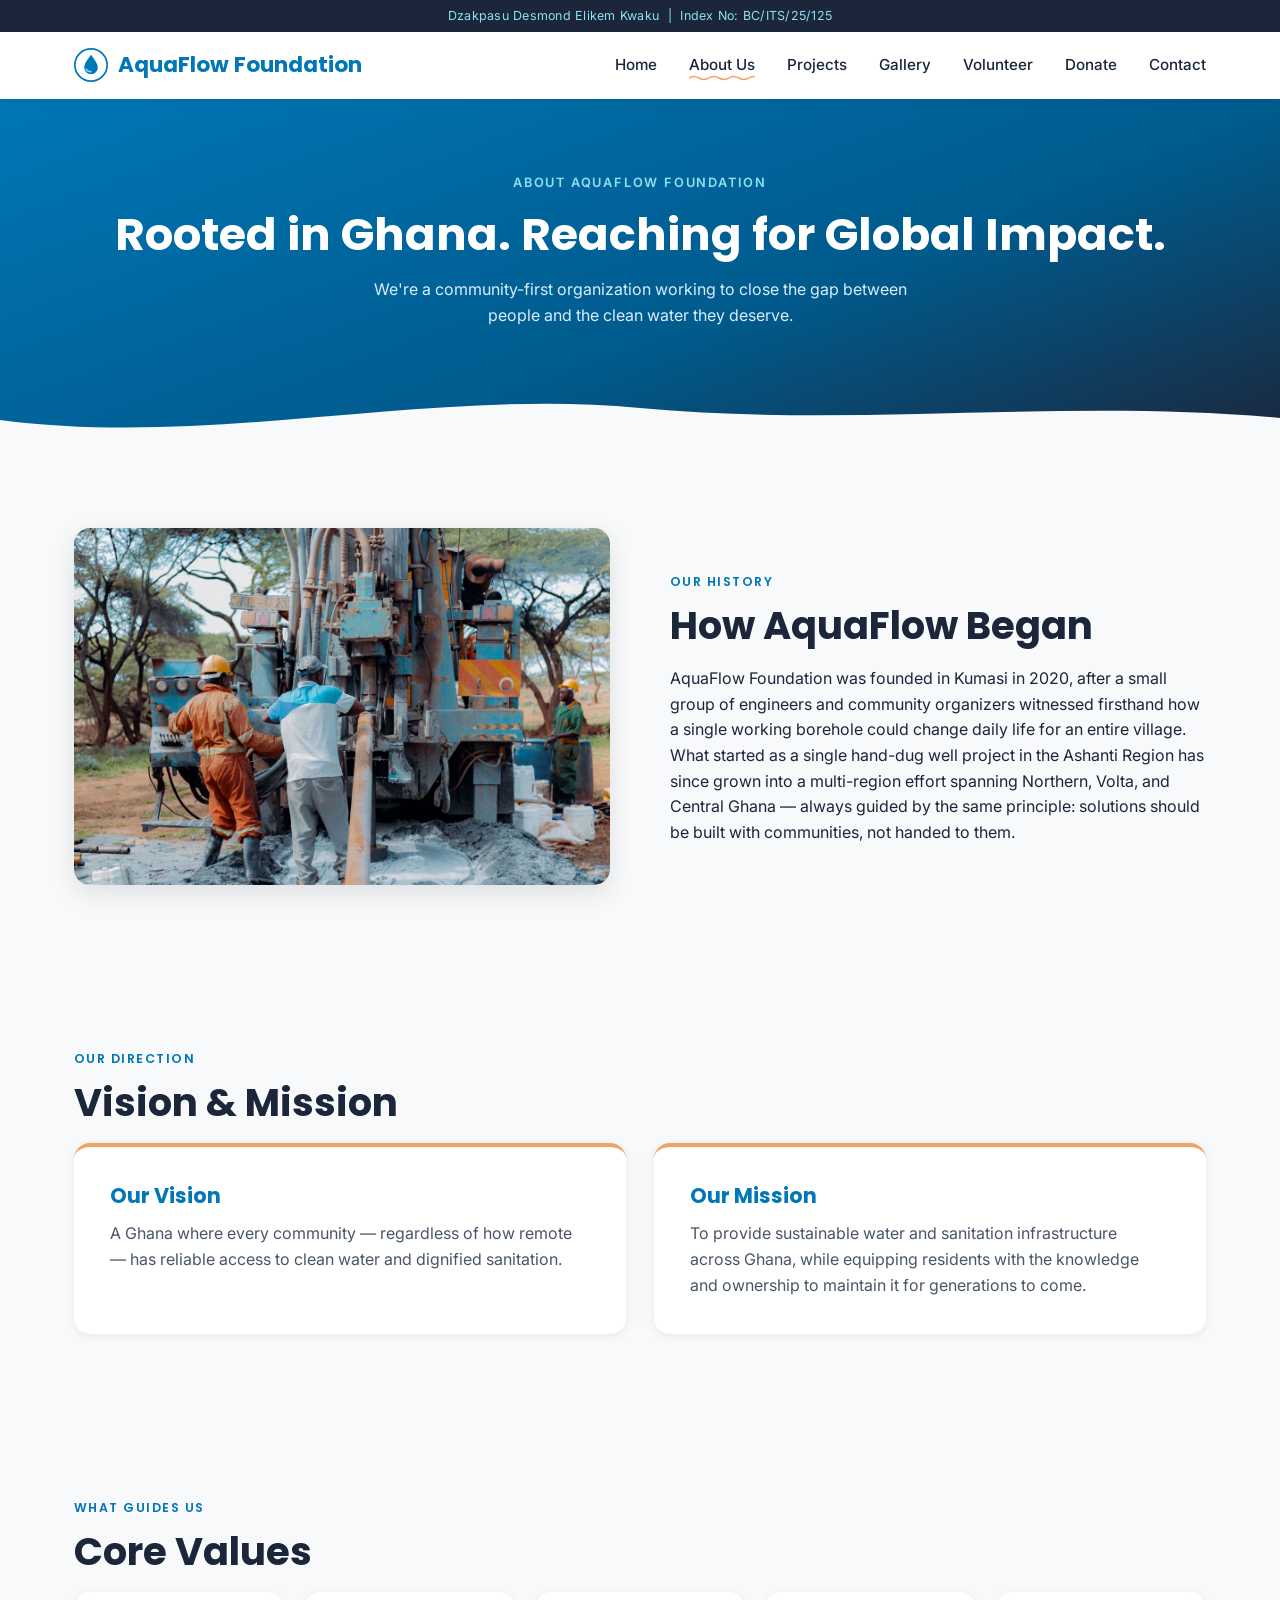
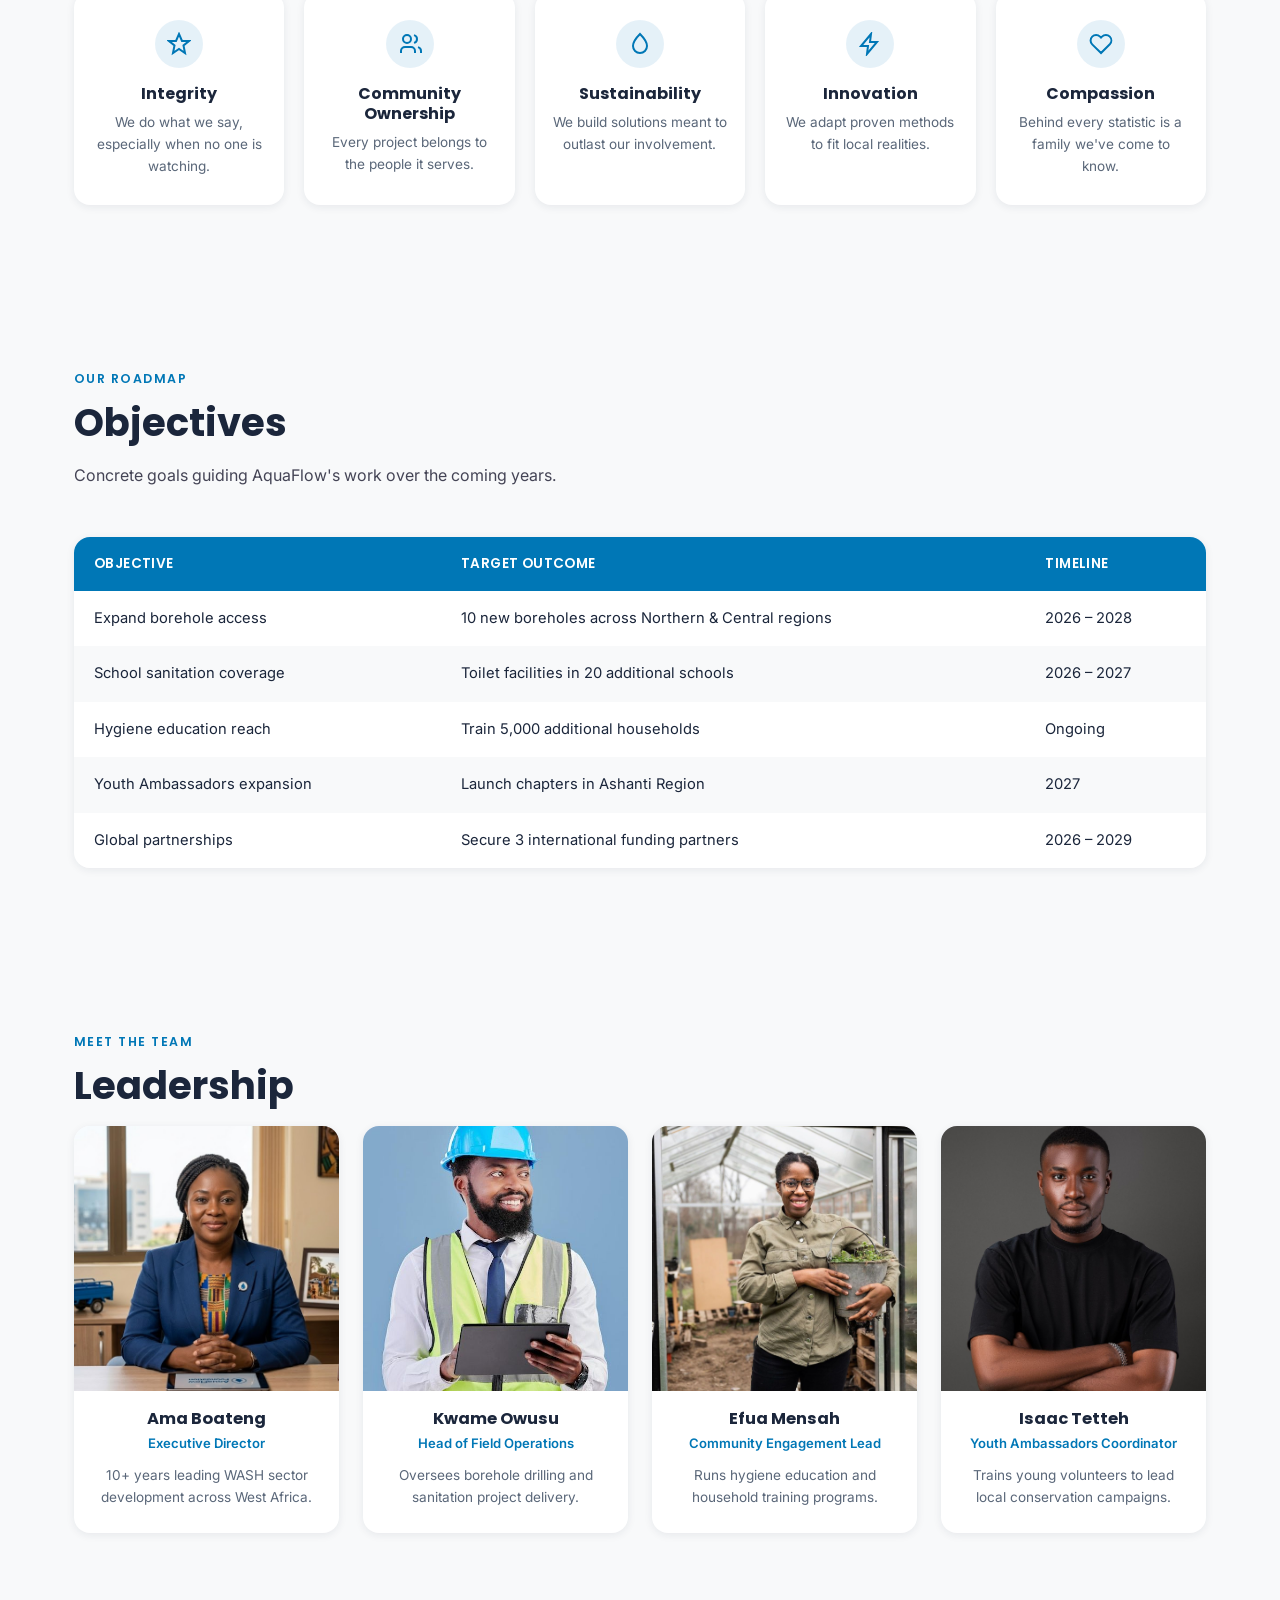
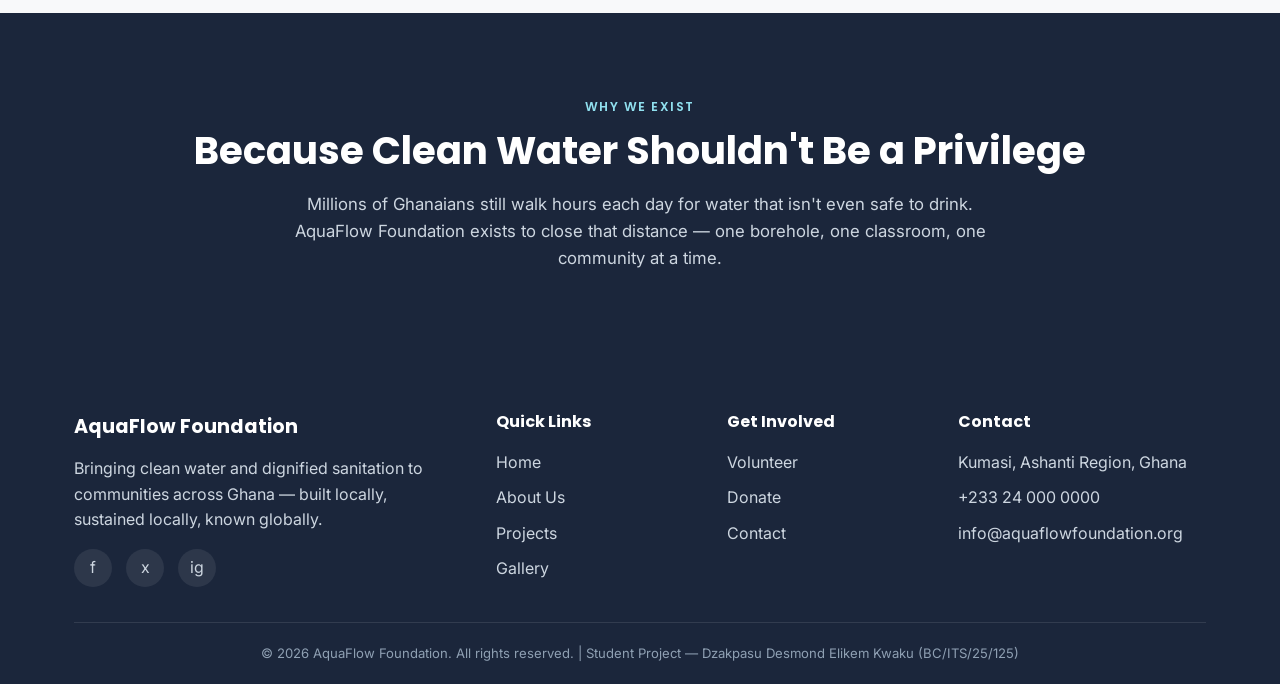
==== about.html @ 01cfd38c "Add files via upload" ====
<!DOCTYPE html>
<html lang="en">
<head>
  <meta charset="UTF-8">
  <meta name="viewport" content="width=device-width, initial-scale=1.0">
  <title>About Us — AquaFlow Foundation</title>
  <link rel="preconnect" href="https://fonts.googleapis.com">
  <link href="https://fonts.googleapis.com/css2?family=Poppins:wght@500;600;700&family=Inter:wght@400;500;600&display=swap" rel="stylesheet">
  <link rel="stylesheet" href="style.css">
</head>
<body>

  <!-- Credential Bar (required for submission) -->
  <div class="credential-bar">
    Dzakpasu Desmond Elikem Kwaku &nbsp;|&nbsp; Index No: BC/ITS/25/125
  </div>

  <!-- ============ HEADER ============ -->
  <header class="site-header">
    <div class="nav-wrap">
      <a href="index.html" class="logo">
        <svg class="logo-mark" viewBox="0 0 40 40" fill="none" xmlns="http://www.w3.org/2000/svg" aria-hidden="true">
          <circle cx="20" cy="20" r="19" stroke="#0077B6" stroke-width="2"/>
          <path d="M20 8c-5 7-8 11-8 15a8 8 0 0016 0c0-4-3-8-8-15z" fill="#0077B6"/>
          <path d="M14 25c1.5 2 3.5 3 6 3" stroke="#90E0EF" stroke-width="1.6" stroke-linecap="round"/>
        </svg>
        <span class="logo-text">AquaFlow Foundation</span>
      </a>

      <input type="checkbox" id="navToggle" class="nav-toggle-checkbox">
      <label for="navToggle" class="nav-toggle" aria-label="Toggle navigation menu">
        <span></span><span></span><span></span>
      </label>

      <nav class="main-nav" id="mainNav">
        <ul>
          <li><a href="index.html">Home</a></li>
          <li><a href="about.html" class="active">About Us</a></li>
          <li><a href="projects.html">Projects</a></li>
          <li><a href="gallery.html">Gallery</a></li>
          <li><a href="volunteer.html">Volunteer</a></li>
          <li><a href="donate.html">Donate</a></li>
          <li><a href="contact.html">Contact</a></li>
        </ul>
      </nav>
    </div>
  </header>

  <!-- ============ PAGE HERO ============ -->
  <main>
  <section class="page-hero">
    <div class="container">
      <span class="page-hero-eyebrow">About AquaFlow Foundation</span>
      <h1>Rooted in Ghana. Reaching for Global Impact.</h1>
      <p>We're a community-first organization working to close the gap between people and the clean water they deserve.</p>
    </div>
    <div class="wave-divider">
      <svg viewBox="0 0 1440 60" preserveAspectRatio="none" aria-hidden="true">
        <path d="M0,32 C240,60 480,0 720,20 C960,40 1200,10 1440,30 L1440,60 L0,60 Z" fill="#F8F9FA"/>
      </svg>
    </div>
  </section>

  <!-- ============ HISTORY ============ -->
  <section class="split-section">
    <div class="container">
      <div class="split-image">
        <img src="images/about-history.jpg" alt="AquaFlow Foundation's early field work in a rural Ghanaian community">
      </div>
      <div class="split-copy">
        <span class="section-eyebrow">Our History</span>
        <h2 class="section-heading">How AquaFlow Began</h2>
        <p>AquaFlow Foundation was founded in Kumasi in 2020, after a small group of engineers and community organizers witnessed firsthand how a single working borehole could change daily life for an entire village. What started as a single hand-dug well project in the Ashanti Region has since grown into a multi-region effort spanning Northern, Volta, and Central Ghana — always guided by the same principle: solutions should be built with communities, not handed to them.</p>
      </div>
    </div>
  </section>

  <!-- ============ VISION & MISSION ============ -->
  <section class="vm-section">
    <div class="container">
      <span class="section-eyebrow">Our Direction</span>
      <h2 class="section-heading">Vision &amp; Mission</h2>
      <div class="vm-grid">
        <div class="card vm-card">
          <h3>Our Vision</h3>
          <p>A Ghana where every community — regardless of how remote — has reliable access to clean water and dignified sanitation.</p>
        </div>
        <div class="card vm-card">
          <h3>Our Mission</h3>
          <p>To provide sustainable water and sanitation infrastructure across Ghana, while equipping residents with the knowledge and ownership to maintain it for generations to come.</p>
        </div>
      </div>
    </div>
  </section>

  <!-- ============ CORE VALUES ============ -->
  <section class="values-section">
    <div class="container">
      <span class="section-eyebrow">What Guides Us</span>
      <h2 class="section-heading">Core Values</h2>

      <div class="values-grid">
        <div class="card value-card">
          <div class="value-icon">
            <svg viewBox="0 0 24 24" fill="none" stroke="#0077B6" stroke-width="2"><path d="M12 2l3 7h7l-5.5 4.5L18 21l-6-4-6 4 1.5-7.5L2 9h7z"/></svg>
          </div>
          <h4>Integrity</h4>
          <p>We do what we say, especially when no one is watching.</p>
        </div>
        <div class="card value-card">
          <div class="value-icon">
            <svg viewBox="0 0 24 24" fill="none" stroke="#0077B6" stroke-width="2"><path d="M17 21v-2a4 4 0 00-4-4H7a4 4 0 00-4 4v2"/><circle cx="9" cy="7" r="4"/><path d="M23 21v-2a4 4 0 00-3-3.87"/><path d="M16 3.13a4 4 0 010 7.75"/></svg>
          </div>
          <h4>Community Ownership</h4>
          <p>Every project belongs to the people it serves.</p>
        </div>
        <div class="card value-card">
          <div class="value-icon">
            <svg viewBox="0 0 24 24" fill="none" stroke="#0077B6" stroke-width="2"><path d="M12 2C8 6 5 10 5 14a7 7 0 0014 0c0-4-3-8-7-12z"/></svg>
          </div>
          <h4>Sustainability</h4>
          <p>We build solutions meant to outlast our involvement.</p>
        </div>
        <div class="card value-card">
          <div class="value-icon">
            <svg viewBox="0 0 24 24" fill="none" stroke="#0077B6" stroke-width="2"><path d="M13 2L3 14h7l-1 8 10-12h-7l1-8z"/></svg>
          </div>
          <h4>Innovation</h4>
          <p>We adapt proven methods to fit local realities.</p>
        </div>
        <div class="card value-card">
          <div class="value-icon">
            <svg viewBox="0 0 24 24" fill="none" stroke="#0077B6" stroke-width="2"><path d="M20.8 4.6a5.5 5.5 0 00-7.8 0L12 5.6l-1-1a5.5 5.5 0 10-7.8 7.8l1 1L12 21l7.8-7.8 1-1a5.5 5.5 0 000-7.6z"/></svg>
          </div>
          <h4>Compassion</h4>
          <p>Behind every statistic is a family we've come to know.</p>
        </div>
      </div>
    </div>
  </section>

  <!-- ============ OBJECTIVES (TABLE) ============ -->
  <section class="objectives-section">
    <div class="container">
      <span class="section-eyebrow">Our Roadmap</span>
      <h2 class="section-heading">Objectives</h2>
      <p class="section-intro">Concrete goals guiding AquaFlow's work over the coming years.</p>

      <div class="objectives-table-wrap">
        <table class="objectives-table">
          <thead>
            <tr>
              <th>Objective</th>
              <th>Target Outcome</th>
              <th>Timeline</th>
            </tr>
          </thead>
          <tbody>
            <tr>
              <td>Expand borehole access</td>
              <td>10 new boreholes across Northern &amp; Central regions</td>
              <td>2026 – 2028</td>
            </tr>
            <tr>
              <td>School sanitation coverage</td>
              <td>Toilet facilities in 20 additional schools</td>
              <td>2026 – 2027</td>
            </tr>
            <tr>
              <td>Hygiene education reach</td>
              <td>Train 5,000 additional households</td>
              <td>Ongoing</td>
            </tr>
            <tr>
              <td>Youth Ambassadors expansion</td>
              <td>Launch chapters in Ashanti Region</td>
              <td>2027</td>
            </tr>
            <tr>
              <td>Global partnerships</td>
              <td>Secure 3 international funding partners</td>
              <td>2026 – 2029</td>
            </tr>
          </tbody>
        </table>
      </div>
    </div>
  </section>

  <!-- ============ LEADERSHIP / TEAM ============ -->
  <section class="team-section">
    <div class="container">
      <span class="section-eyebrow">Meet the Team</span>
      <h2 class="section-heading">Leadership</h2>

      <div class="team-grid">
        <div class="card team-card">
          <div class="team-photo">
            <img src="images/team/ama-boateng.jpg" alt="Ama Boateng, Executive Director">
          </div>
          <h4>Ama Boateng</h4>
          <span class="team-role">Executive Director</span>
          <p class="team-bio">10+ years leading WASH sector development across West Africa.</p>
        </div>
        <div class="card team-card">
          <div class="team-photo">
            <img src="images/team/kwame-owusu.jpg" alt="Kwame Owusu, Head of Field Operations">
          </div>
          <h4>Kwame Owusu</h4>
          <span class="team-role">Head of Field Operations</span>
          <p class="team-bio">Oversees borehole drilling and sanitation project delivery.</p>
        </div>
        <div class="card team-card">
          <div class="team-photo">
            <img src="images/team/efua-mensah.jpg" alt="Efua Mensah, Community Engagement Lead">
          </div>
          <h4>Efua Mensah</h4>
          <span class="team-role">Community Engagement Lead</span>
          <p class="team-bio">Runs hygiene education and household training programs.</p>
        </div>
        <div class="card team-card">
          <div class="team-photo">
            <img src="images/team/isaac-tetteh.jpg" alt="Isaac Tetteh, Youth Ambassadors Coordinator">
          </div>
          <h4>Isaac Tetteh</h4>
          <span class="team-role">Youth Ambassadors Coordinator</span>
          <p class="team-bio">Trains young volunteers to lead local conservation campaigns.</p>
        </div>
      </div>
    </div>
  </section>

  <!-- ============ WHY WE EXIST ============ -->
  <section class="why-section">
    <div class="container">
      <span class="section-eyebrow" style="color: var(--color-secondary);">Why We Exist</span>
      <h2 class="section-heading">Because Clean Water Shouldn't Be a Privilege</h2>
      <p>Millions of Ghanaians still walk hours each day for water that isn't even safe to drink. AquaFlow Foundation exists to close that distance — one borehole, one classroom, one community at a time.</p>
    </div>
  </section>

  </main>

  <!-- ============ FOOTER ============ -->
  <footer class="site-footer">
    <div class="container">
      <div class="footer-grid">
        <div class="footer-col">
          <div class="footer-brand">AquaFlow Foundation</div>
          <p>Bringing clean water and dignified sanitation to communities across Ghana — built locally, sustained locally, known globally.</p>
          <div class="social-links">
            <a href="#" aria-label="Facebook">f</a>
            <a href="#" aria-label="Twitter/X">x</a>
            <a href="#" aria-label="Instagram">ig</a>
          </div>
        </div>

        <div class="footer-col">
          <h4>Quick Links</h4>
          <ul>
            <li><a href="index.html">Home</a></li>
            <li><a href="about.html">About Us</a></li>
            <li><a href="projects.html">Projects</a></li>
            <li><a href="gallery.html">Gallery</a></li>
          </ul>
        </div>

        <div class="footer-col">
          <h4>Get Involved</h4>
          <ul>
            <li><a href="volunteer.html">Volunteer</a></li>
            <li><a href="donate.html">Donate</a></li>
            <li><a href="contact.html">Contact</a></li>
          </ul>
        </div>

        <div class="footer-col">
          <h4>Contact</h4>
          <ul>
            <li>Kumasi, Ashanti Region, Ghana</li>
            <li>+233 24 000 0000</li>
            <li>info@aquaflowfoundation.org</li>
          </ul>
        </div>
      </div>

      <div class="footer-bottom">
        &copy; 2026 AquaFlow Foundation. All rights reserved. | Student Project — Dzakpasu Desmond Elikem Kwaku (BC/ITS/25/125)
      </div>
    </div>
  </footer>

</body>
</html>
---- style.css ----
/* =========================================================
   AquaFlow Foundation — Shared Stylesheet
   Author: Dzakpasu Desmond Elikem Kwaku | BC/ITS/25/125
   ========================================================= */

/* ---------- Design Tokens ---------- */
:root {
  --color-primary: #0077B6;      /* deep aqua blue */
  --color-secondary: #90E0EF;    /* sky blue */
  --color-accent: #F4A261;       /* sandy gold */
  --color-dark: #1B263B;         /* slate */
  --color-light: #F8F9FA;        /* off-white */
  --color-white: #FFFFFF;

  --font-heading: 'Poppins', sans-serif;
  --font-body: 'Inter', sans-serif;

  --radius-sm: 8px;
  --radius-md: 16px;
  --radius-lg: 28px;

  --shadow-sm: 0 2px 8px rgba(27, 38, 59, 0.08);
  --shadow-md: 0 8px 24px rgba(27, 38, 59, 0.12);
  --shadow-lg: 0 16px 40px rgba(27, 38, 59, 0.18);

  --transition-fast: 0.2s ease;
  --transition-mid: 0.4s ease;

  --max-width: 1180px;
}

/* ---------- Reset ---------- */
* {
  margin: 0;
  padding: 0;
  box-sizing: border-box;
}

html {
  scroll-behavior: smooth;
}

body {
  font-family: var(--font-body);
  color: var(--color-dark);
  background-color: var(--color-light);
  line-height: 1.6;
  -webkit-font-smoothing: antialiased;
}

img {
  max-width: 100%;
  display: block;
}

a {
  text-decoration: none;
  color: inherit;
}

ul {
  list-style: none;
}

h1, h2, h3, h4 {
  font-family: var(--font-heading);
  color: var(--color-dark);
  line-height: 1.25;
}

.container {
  max-width: var(--max-width);
  margin: 0 auto;
  padding: 0 24px;
}

section {
  padding: 80px 0;
}

/* Visible keyboard focus for accessibility */
a:focus-visible,
button:focus-visible,
input:focus-visible,
select:focus-visible,
textarea:focus-visible {
  outline: 3px solid var(--color-accent);
  outline-offset: 3px;
}

@media (prefers-reduced-motion: reduce) {
  * {
    animation-duration: 0.001ms !important;
    animation-iteration-count: 1 !important;
    transition-duration: 0.001ms !important;
    scroll-behavior: auto !important;
  }
}

/* ---------- Credential Bar ---------- */
.credential-bar {
  background: var(--color-dark);
  color: var(--color-secondary);
  font-size: 0.78rem;
  text-align: center;
  padding: 6px 12px;
  letter-spacing: 0.02em;
}

/* ---------- Header / Navigation ---------- */
.site-header {
  position: sticky;
  top: 0;
  z-index: 100;
  background: var(--color-white);
  box-shadow: var(--shadow-sm);
}

.nav-wrap {
  display: flex;
  align-items: center;
  justify-content: space-between;
  padding: 16px 24px;
  max-width: var(--max-width);
  margin: 0 auto;
}

.logo {
  display: flex;
  align-items: center;
  gap: 10px;
  font-family: var(--font-heading);
  font-weight: 700;
  font-size: 1.35rem;
  color: var(--color-primary);
  white-space: nowrap;
  flex-shrink: 0;
}

.logo-text {
  white-space: nowrap;
}

.logo-mark {
  width: 34px;
  height: 34px;
  flex-shrink: 0;
}

.main-nav ul {
  display: flex;
  gap: 32px;
}

.main-nav a {
  font-weight: 500;
  font-size: 0.95rem;
  color: var(--color-dark);
  position: relative;
  padding-bottom: 4px;
  white-space: nowrap;
}

/* Signature: wave underline on hover/active instead of a plain line */
.main-nav a::after {
  content: "";
  position: absolute;
  left: 0;
  bottom: -3px;
  width: 100%;
  height: 6px;
  background-image: url("data:image/svg+xml,%3Csvg xmlns='http://www.w3.org/2000/svg' width='20' height='6' viewBox='0 0 20 6'%3E%3Cpath d='M0 3 Q 5 0 10 3 T 20 3' fill='none' stroke='%23F4A261' stroke-width='1.5'/%3E%3C/svg%3E");
  background-repeat: repeat-x;
  background-size: 20px 6px;
  opacity: 0;
  transform: translateY(4px);
  transition: opacity var(--transition-fast), transform var(--transition-fast);
}

.main-nav a:hover::after,
.main-nav a.active::after {
  opacity: 1;
  transform: translateY(0);
}

.nav-toggle-checkbox {
  position: absolute;
  opacity: 0;
  pointer-events: none;
}

.nav-toggle {
  display: none;
  flex-direction: column;
  gap: 5px;
  cursor: pointer;
  padding: 6px;
}

.nav-toggle span {
  width: 24px;
  height: 2px;
  background: var(--color-dark);
  transition: transform var(--transition-fast), opacity var(--transition-fast);
}

/* Animate to an "X" when open */
.nav-toggle-checkbox:checked ~ .nav-toggle span:nth-child(1) {
  transform: translateY(7px) rotate(45deg);
}

.nav-toggle-checkbox:checked ~ .nav-toggle span:nth-child(2) {
  opacity: 0;
}

.nav-toggle-checkbox:checked ~ .nav-toggle span:nth-child(3) {
  transform: translateY(-7px) rotate(-45deg);
}

/* ---------- Buttons ---------- */
.btn {
  display: inline-block;
  font-family: var(--font-heading);
  font-weight: 600;
  font-size: 0.95rem;
  padding: 14px 30px;
  border-radius: var(--radius-lg);
  border: 2px solid transparent;
  cursor: pointer;
  transition: transform var(--transition-fast), box-shadow var(--transition-fast), background var(--transition-fast);
}

.btn-primary {
  background: var(--color-accent);
  color: var(--color-dark);
}

.btn-primary:hover {
  transform: translateY(-3px);
  box-shadow: var(--shadow-md);
}

.btn-outline {
  background: transparent;
  border-color: var(--color-white);
  color: var(--color-white);
}

.btn-outline:hover {
  background: var(--color-white);
  color: var(--color-primary);
  transform: translateY(-3px);
}

.btn-outline-dark {
  background: transparent;
  border-color: var(--color-primary);
  color: var(--color-primary);
}

.btn-outline-dark:hover {
  background: var(--color-primary);
  color: var(--color-white);
}

/* ---------- Wave Divider (signature element) ---------- */
.wave-divider {
  display: block;
  width: 100%;
  line-height: 0;
}

.wave-divider svg {
  width: 100%;
  height: 60px;
  display: block;
}

/* ---------- Section Heading Pattern ---------- */
.section-eyebrow {
  display: inline-block;
  font-family: var(--font-heading);
  font-size: 0.78rem;
  font-weight: 600;
  letter-spacing: 0.12em;
  text-transform: uppercase;
  color: var(--color-primary);
  margin-bottom: 10px;
}

.section-heading {
  font-size: clamp(1.6rem, 3vw, 2.4rem);
  margin-bottom: 16px;
}

.section-intro {
  max-width: 640px;
  color: #445;
  margin-bottom: 48px;
}

/* ---------- Cards ---------- */
.card {
  background: var(--color-white);
  border-radius: var(--radius-md);
  box-shadow: var(--shadow-sm);
  overflow: hidden;
  transition: transform var(--transition-mid), box-shadow var(--transition-mid);
}

.card:hover {
  transform: translateY(-6px);
  box-shadow: var(--shadow-md);
}

/* ---------- Forms ---------- */
.form-group {
  margin-bottom: 20px;
}

.form-group label {
  display: block;
  font-weight: 600;
  font-size: 0.9rem;
  margin-bottom: 6px;
  color: var(--color-dark);
}

.form-group input,
.form-group select,
.form-group textarea {
  width: 100%;
  padding: 12px 14px;
  border: 1.5px solid #d5dde3;
  border-radius: var(--radius-sm);
  font-family: var(--font-body);
  font-size: 0.95rem;
  background: var(--color-white);
  transition: border-color var(--transition-fast);
}

.form-group input:focus,
.form-group select:focus,
.form-group textarea:focus {
  border-color: var(--color-primary);
}

.form-radio-group,
.form-checkbox-group {
  display: flex;
  gap: 20px;
  flex-wrap: wrap;
}

.form-radio-group label,
.form-checkbox-group label {
  display: flex;
  align-items: center;
  gap: 6px;
  font-weight: 400;
}

/* ---------- Footer ---------- */
.site-footer {
  background: var(--color-dark);
  color: #cdd6e0;
}

.footer-grid {
  display: grid;
  grid-template-columns: 2fr 1fr 1fr 1.3fr;
  gap: 40px;
  padding: 60px 0 30px;
}

.footer-col h4 {
  color: var(--color-white);
  font-size: 1rem;
  margin-bottom: 18px;
}

.footer-col ul li {
  margin-bottom: 10px;
}

.footer-col a:hover {
  color: var(--color-secondary);
}

.footer-brand {
  display: flex;
  align-items: center;
  gap: 10px;
  font-family: var(--font-heading);
  font-weight: 700;
  color: var(--color-white);
  font-size: 1.2rem;
  margin-bottom: 14px;
}

.social-links {
  display: flex;
  gap: 14px;
  margin-top: 16px;
}

.social-links a {
  width: 38px;
  height: 38px;
  border-radius: 50%;
  background: rgba(255,255,255,0.08);
  display: flex;
  align-items: center;
  justify-content: center;
  transition: background var(--transition-fast);
}

.social-links a:hover {
  background: var(--color-primary);
}

.footer-bottom {
  border-top: 1px solid rgba(255,255,255,0.1);
  text-align: center;
  padding: 20px 0;
  font-size: 0.82rem;
  color: #8fa0b3;
}

/* ---------- Responsive ---------- */
@media (max-width: 900px) {
  .footer-grid {
    grid-template-columns: 1fr 1fr;
  }
}

@media (max-width: 1024px) {
  .main-nav ul {
    gap: 18px;
  }

  .main-nav a {
    font-size: 0.88rem;
  }

  .logo {
    font-size: 1.15rem;
  }
}

@media (max-width: 880px) {
  .main-nav ul {
    gap: 12px;
  }

  .main-nav a {
    font-size: 0.82rem;
  }

  .logo {
    font-size: 0.98rem;
  }

  .logo-mark {
    width: 26px;
    height: 26px;
  }
}

@media (max-width: 768px) {
  .main-nav {
    position: fixed;
    top: 66px;
    left: 0;
    right: 0;
    background: var(--color-white);
    box-shadow: var(--shadow-md);
    transform: translateY(-150%);
    opacity: 0;
    transition: transform var(--transition-mid), opacity var(--transition-mid);
    z-index: 99;
  }

  .nav-toggle-checkbox:checked ~ .main-nav {
    transform: translateY(0);
    opacity: 1;
  }

  .main-nav ul {
    flex-direction: column;
    gap: 0;
    padding: 10px 24px 20px;
  }

  .main-nav ul li {
    border-bottom: 1px solid #eef1f3;
  }

  .main-nav a {
    display: block;
    padding: 14px 0;
  }

  .nav-toggle {
    display: flex;
  }

  section {
    padding: 56px 0;
  }

  .footer-grid {
    grid-template-columns: 1fr;
    gap: 30px;
  }
}

@media (max-width: 480px) {
  .btn {
    width: 100%;
    text-align: center;
  }
}

/* =========================================================
   HOME PAGE
   ========================================================= */

/* ---------- Hero ---------- */
.hero {
  position: relative;
  background: linear-gradient(160deg, var(--color-primary) 0%, #005a8c 55%, var(--color-dark) 100%);
  color: var(--color-white);
  padding: 100px 0 0;
  overflow: hidden;
}

.hero-inner {
  max-width: var(--max-width);
  margin: 0 auto;
  padding: 0 24px 90px;
  display: grid;
  grid-template-columns: 1.1fr 0.9fr;
  gap: 40px;
  align-items: center;
}

.hero-eyebrow {
  display: inline-block;
  font-size: 0.8rem;
  font-weight: 600;
  letter-spacing: 0.14em;
  text-transform: uppercase;
  color: var(--color-secondary);
  margin-bottom: 18px;
}

.hero h1 {
  font-size: clamp(2.2rem, 5vw, 3.4rem);
  color: var(--color-white);
  margin-bottom: 20px;
}

.hero p {
  font-size: 1.05rem;
  color: #dbeefc;
  max-width: 480px;
  margin-bottom: 34px;
}

.hero-ctas {
  display: flex;
  gap: 16px;
  flex-wrap: wrap;
}

.hero-visual {
  position: relative;
  border-radius: var(--radius-lg);
  overflow: hidden;
  box-shadow: var(--shadow-lg);
  aspect-ratio: 4 / 5;
}

.hero-visual img {
  width: 100%;
  height: 100%;
  object-fit: cover;
}

.hero .wave-divider {
  position: relative;
  margin-top: -2px;
}

/* ---------- Intro ---------- */
.intro-section .container {
  display: grid;
  grid-template-columns: 0.9fr 1.1fr;
  gap: 60px;
  align-items: center;
}

.intro-image {
  border-radius: var(--radius-md);
  overflow: hidden;
  box-shadow: var(--shadow-md);
}

/* ---------- Featured Projects ---------- */
.featured-projects {
  background: var(--color-light);
}

.project-grid {
  display: grid;
  grid-template-columns: repeat(3, 1fr);
  gap: 28px;
}

.project-card .project-img {
  height: 190px;
  overflow: hidden;
}

.project-card .project-img img {
  width: 100%;
  height: 100%;
  object-fit: cover;
  transition: transform var(--transition-mid);
}

.project-card:hover .project-img img {
  transform: scale(1.06);
}

.project-card-body {
  padding: 22px;
}

.project-tag {
  display: inline-block;
  font-size: 0.72rem;
  font-weight: 600;
  letter-spacing: 0.06em;
  text-transform: uppercase;
  color: var(--color-primary);
  background: rgba(0, 119, 182, 0.08);
  padding: 4px 10px;
  border-radius: 20px;
  margin-bottom: 12px;
}

.project-card-body h3 {
  font-size: 1.15rem;
  margin-bottom: 8px;
}

.project-card-body p {
  font-size: 0.92rem;
  color: #4a5568;
  margin-bottom: 14px;
}

.project-status {
  font-size: 0.82rem;
  font-weight: 600;
  color: var(--color-dark);
  display: flex;
  align-items: center;
  gap: 6px;
}

.project-status::before {
  content: "";
  width: 8px;
  height: 8px;
  border-radius: 50%;
  background: var(--color-accent);
}

.project-impact {
  font-size: 0.85rem;
  color: #5a6779;
  margin-top: 10px;
  padding-top: 10px;
  border-top: 1px dashed #dde3e8;
}

.view-all-wrap {
  text-align: center;
  margin-top: 44px;
}

/* ---------- Stats Bar ---------- */
.stats-bar {
  background: var(--color-dark);
  color: var(--color-white);
  position: relative;
}

.stats-grid {
  display: grid;
  grid-template-columns: repeat(4, 1fr);
  gap: 30px;
  text-align: center;
}

.stat-number {
  font-family: var(--font-heading);
  font-size: clamp(2rem, 4vw, 2.8rem);
  font-weight: 700;
  color: var(--color-secondary);
  display: block;
}

.stat-label {
  font-size: 0.88rem;
  color: #b8c4d1;
  margin-top: 6px;
}

/* ---------- Testimonials ---------- */
.testimonials-section {
  background: var(--color-light);
}

.testimonial-grid {
  display: grid;
  grid-template-columns: repeat(2, 1fr);
  gap: 28px;
}

.testimonial-card {
  padding: 32px;
  position: relative;
}

.testimonial-quote-mark {
  font-family: var(--font-heading);
  font-size: 3rem;
  color: var(--color-secondary);
  line-height: 1;
  margin-bottom: 10px;
  display: block;
}

.testimonial-card p {
  font-size: 1rem;
  color: #3a4556;
  margin-bottom: 18px;
}

.testimonial-author {
  font-weight: 600;
  font-size: 0.9rem;
  color: var(--color-primary);
}

/* ---------- Partners ---------- */
.partners-section {
  text-align: center;
}

.partners-row {
  display: flex;
  justify-content: center;
  align-items: flex-start;
  gap: 50px;
  flex-wrap: wrap;
  margin-top: 30px;
}

.partner-item {
  display: flex;
  flex-direction: column;
  align-items: center;
  gap: 14px;
  width: 150px;
}

.partner-item img {
  height: 90px;
  width: 90px;
  object-fit: contain;
  filter: grayscale(100%);
  opacity: 0.75;
  transition: filter var(--transition-fast), opacity var(--transition-fast), transform var(--transition-fast);
}

.partner-item:hover img {
  filter: grayscale(0%);
  opacity: 1;
  transform: translateY(-4px);
}

.partner-name {
  font-size: 0.85rem;
  font-weight: 600;
  color: var(--color-dark);
  text-align: center;
  line-height: 1.3;
}

/* ---------- Home Responsive ---------- */
@media (max-width: 900px) {
  .hero-inner {
    grid-template-columns: 1fr;
  }

  .hero-visual {
    aspect-ratio: 16 / 10;
  }

  .intro-section .container {
    grid-template-columns: 1fr;
  }

  .project-grid {
    grid-template-columns: repeat(2, 1fr);
  }

  .stats-grid {
    grid-template-columns: repeat(2, 1fr);
    gap: 30px 20px;
  }

  .testimonial-grid {
    grid-template-columns: 1fr;
  }
}

@media (max-width: 600px) {
  .project-grid {
    grid-template-columns: 1fr;
  }
}

/* =========================================================
   PAGE HERO (used on About, Projects, Gallery, Volunteer,
   Donate, Contact — smaller banner than the Home hero)
   ========================================================= */
.page-hero {
  background: linear-gradient(160deg, var(--color-primary) 0%, #005a8c 60%, var(--color-dark) 100%);
  color: var(--color-white);
  padding: 70px 0 0;
  text-align: center;
}

.page-hero .container {
  padding-bottom: 60px;
}

.page-hero-eyebrow {
  display: inline-block;
  font-size: 0.8rem;
  font-weight: 600;
  letter-spacing: 0.14em;
  text-transform: uppercase;
  color: var(--color-secondary);
  margin-bottom: 14px;
}

.page-hero h1 {
  color: var(--color-white);
  font-size: clamp(1.9rem, 4vw, 2.8rem);
  margin-bottom: 14px;
}

.page-hero p {
  max-width: 560px;
  margin: 0 auto;
  color: #dbeefc;
}

/* =========================================================
   ABOUT US PAGE
   ========================================================= */

/* ---------- History (text + image split) ---------- */
.split-section .container {
  display: grid;
  grid-template-columns: 1fr 1fr;
  gap: 60px;
  align-items: center;
}

.split-section .split-image {
  border-radius: var(--radius-md);
  overflow: hidden;
  box-shadow: var(--shadow-md);
}

.split-section.reverse .container {
  direction: rtl;
}

.split-section.reverse .container > * {
  direction: ltr;
}

/* ---------- Vision & Mission ---------- */
.vm-grid {
  display: grid;
  grid-template-columns: 1fr 1fr;
  gap: 28px;
}

.vm-card {
  padding: 36px;
  border-top: 4px solid var(--color-accent);
}

.vm-card h3 {
  font-size: 1.3rem;
  margin-bottom: 12px;
  color: var(--color-primary);
}

.vm-card p {
  color: #4a5568;
}

/* ---------- Core Values ---------- */
.values-section {
  background: var(--color-light);
}

.values-grid {
  display: grid;
  grid-template-columns: repeat(5, 1fr);
  gap: 20px;
}

.value-card {
  text-align: center;
  padding: 28px 16px;
}

.value-icon {
  width: 48px;
  height: 48px;
  margin: 0 auto 16px;
  border-radius: 50%;
  background: rgba(0, 119, 182, 0.1);
  display: flex;
  align-items: center;
  justify-content: center;
}

.value-icon svg {
  width: 24px;
  height: 24px;
}

.value-card h4 {
  font-size: 1rem;
  margin-bottom: 8px;
}

.value-card p {
  font-size: 0.85rem;
  color: #5a6779;
}

/* ---------- Objectives Table ---------- */
.objectives-table-wrap {
  overflow-x: auto;
  border-radius: var(--radius-md);
  box-shadow: var(--shadow-sm);
}

.objectives-table {
  width: 100%;
  border-collapse: collapse;
  background: var(--color-white);
  min-width: 560px;
}

.objectives-table thead {
  background: var(--color-primary);
  color: var(--color-white);
}

.objectives-table th,
.objectives-table td {
  text-align: left;
  padding: 16px 20px;
  font-size: 0.92rem;
}

.objectives-table th {
  font-family: var(--font-heading);
  font-weight: 600;
  font-size: 0.85rem;
  letter-spacing: 0.03em;
  text-transform: uppercase;
}

.objectives-table tbody tr:nth-child(even) {
  background: var(--color-light);
}

.objectives-table tbody tr:hover {
  background: rgba(0, 119, 182, 0.06);
}

/* ---------- Leadership / Team ---------- */
.team-section {
  background: var(--color-light);
}

.team-grid {
  display: grid;
  grid-template-columns: repeat(4, 1fr);
  gap: 24px;
}

.team-card {
  text-align: center;
  padding-bottom: 24px;
}

.team-photo {
  aspect-ratio: 1 / 1;
  overflow: hidden;
}

.team-photo img {
  width: 100%;
  height: 100%;
  object-fit: cover;
}

.team-card h4 {
  margin-top: 18px;
  font-size: 1.02rem;
}

.team-role {
  font-size: 0.82rem;
  color: var(--color-primary);
  font-weight: 600;
  margin-top: 4px;
}

.team-bio {
  font-size: 0.85rem;
  color: #5a6779;
  padding: 0 16px;
  margin-top: 10px;
}

/* ---------- Why We Exist (closing statement) ---------- */
.why-section {
  text-align: center;
  background: var(--color-dark);
  color: var(--color-white);
}

.why-section .section-heading {
  color: var(--color-white);
}

.why-section p {
  max-width: 700px;
  margin: 0 auto;
  color: #cdd6e0;
  font-size: 1.05rem;
}

/* ---------- About Page Responsive ---------- */
@media (max-width: 900px) {
  .split-section .container {
    grid-template-columns: 1fr;
  }

  .split-section.reverse .container {
    direction: ltr;
  }

  .vm-grid {
    grid-template-columns: 1fr;
  }

  .values-grid {
    grid-template-columns: repeat(2, 1fr);
  }

  .team-grid {
    grid-template-columns: repeat(2, 1fr);
  }
}

@media (max-width: 480px) {
  .values-grid {
    grid-template-columns: 1fr;
  }
}

/* =========================================================
   GALLERY PAGE
   ========================================================= */
.gallery-grid {
  display: grid;
  grid-template-columns: repeat(4, 1fr);
  grid-auto-rows: 220px;
  grid-auto-flow: dense;
  gap: 18px;
}

.gallery-item {
  position: relative;
  border-radius: var(--radius-md);
  overflow: hidden;
  box-shadow: var(--shadow-sm);
}

.gallery-item img {
  width: 100%;
  height: 100%;
  object-fit: cover;
  transition: transform var(--transition-mid);
}

.gallery-item:hover img {
  transform: scale(1.08);
}

.gallery-item figcaption {
  position: absolute;
  left: 0;
  right: 0;
  bottom: 0;
  padding: 16px;
  font-size: 0.85rem;
  font-weight: 600;
  color: var(--color-white);
  background: linear-gradient(to top, rgba(27,38,59,0.85), rgba(27,38,59,0));
  opacity: 0;
  transform: translateY(8px);
  transition: opacity var(--transition-fast), transform var(--transition-fast);
}

.gallery-item:hover figcaption {
  opacity: 1;
  transform: translateY(0);
}

.gallery-item.wide {
  grid-column: span 2;
}

.gallery-item.tall {
  grid-row: span 2;
}

.gallery-item.big {
  grid-column: span 2;
  grid-row: span 2;
}

@media (max-width: 900px) {
  .gallery-grid {
    grid-template-columns: repeat(2, 1fr);
    grid-auto-rows: 180px;
  }

  .gallery-item.big,
  .gallery-item.wide {
    grid-column: span 2;
  }
}

@media (max-width: 500px) {
  .gallery-grid {
    grid-template-columns: 1fr;
    grid-auto-rows: 220px;
  }

  .gallery-item.big,
  .gallery-item.wide,
  .gallery-item.tall {
    grid-column: span 1;
    grid-row: span 1;
  }
}

/* =========================================================
   FORM PAGES (shared by Volunteer, Donate, Contact)
   ========================================================= */
.opportunities-section {
  background: var(--color-light);
}

.opportunity-grid {
  display: grid;
  grid-template-columns: repeat(3, 1fr);
  gap: 24px;
}

.opportunity-card {
  padding: 28px;
  border-top: 4px solid var(--color-secondary);
}

.opportunity-card h3 {
  font-size: 1.1rem;
  margin-bottom: 10px;
  color: var(--color-primary);
}

.opportunity-card p {
  font-size: 0.9rem;
  color: #4a5568;
}

.form-section .container {
  max-width: 760px;
}

.form-card {
  background: var(--color-white);
  border-radius: var(--radius-md);
  box-shadow: var(--shadow-md);
  padding: 44px;
}

.form-row {
  display: grid;
  grid-template-columns: 1fr 1fr;
  gap: 20px;
}

.form-note {
  font-size: 0.82rem;
  color: #6a7686;
  margin-top: -8px;
  margin-bottom: 20px;
}

.form-actions {
  margin-top: 8px;
}

.form-actions .btn {
  width: 100%;
  text-align: center;
  border: none;
}

fieldset {
  border: none;
  padding: 0;
  margin: 0 0 20px;
}

fieldset legend {
  font-weight: 600;
  font-size: 0.9rem;
  margin-bottom: 10px;
  padding: 0;
}

@media (max-width: 700px) {
  .opportunity-grid {
    grid-template-columns: 1fr;
  }

  .form-row {
    grid-template-columns: 1fr;
  }

  .form-card {
    padding: 28px 22px;
  }
}

/* =========================================================
   DONATE PAGE
   ========================================================= */
.impact-section {
  background: var(--color-light);
}

.impact-grid {
  display: grid;
  grid-template-columns: repeat(3, 1fr);
  gap: 24px;
}

.impact-card {
  padding: 32px 26px;
  text-align: center;
  border-bottom: 4px solid var(--color-accent);
}

.impact-amount {
  font-family: var(--font-heading);
  font-size: 1.8rem;
  font-weight: 700;
  color: var(--color-primary);
  display: block;
  margin-bottom: 10px;
}

.impact-card p {
  font-size: 0.9rem;
  color: #4a5568;
}

/* Preset donation amount selector (radio buttons styled as pills) */
.amount-group {
  display: flex;
  flex-wrap: wrap;
  gap: 12px;
  margin-bottom: 8px;
}

.amount-option input {
  position: absolute;
  opacity: 0;
  pointer-events: none;
}

.amount-option label {
  display: inline-block;
  padding: 12px 22px;
  border: 1.5px solid #d5dde3;
  border-radius: var(--radius-lg);
  font-weight: 600;
  font-size: 0.92rem;
  cursor: pointer;
  transition: background var(--transition-fast), border-color var(--transition-fast), color var(--transition-fast);
}

.amount-option input:checked + label {
  background: var(--color-primary);
  border-color: var(--color-primary);
  color: var(--color-white);
}

.amount-option input:focus-visible + label {
  outline: 3px solid var(--color-accent);
  outline-offset: 2px;
}

@media (max-width: 700px) {
  .impact-grid {
    grid-template-columns: 1fr;
  }
}

/* =========================================================
   CONTACT PAGE
   ========================================================= */
.contact-layout {
  display: grid;
  grid-template-columns: 0.9fr 1.1fr;
  gap: 48px;
  align-items: start;
}

.contact-info-card {
  padding: 36px;
}

.contact-info-card h3 {
  font-size: 1.15rem;
  margin-bottom: 22px;
  color: var(--color-primary);
}

.contact-info-list li {
  display: flex;
  gap: 14px;
  align-items: flex-start;
  margin-bottom: 20px;
}

.contact-info-list li:last-child {
  margin-bottom: 0;
}

.contact-icon {
  width: 20px;
  height: 20px;
  flex-shrink: 0;
  margin-top: 2px;
  color: var(--color-primary);
}

.contact-info-list strong {
  display: block;
  font-size: 0.85rem;
  color: var(--color-dark);
  margin-bottom: 2px;
}

.contact-info-list span,
.contact-info-list a {
  font-size: 0.9rem;
  color: #4a5568;
}

.contact-info-list a:hover {
  color: var(--color-primary);
}

.contact-social {
  margin-top: 28px;
  padding-top: 24px;
  border-top: 1px solid #eef1f3;
}

.contact-social .social-links a {
  background: rgba(0, 119, 182, 0.08);
  color: var(--color-primary);
}

.contact-social .social-links a:hover {
  background: var(--color-primary);
  color: var(--color-white);
}

/* ---------- Map Placeholder ---------- */
.map-section {
  background: var(--color-light);
}

.map-placeholder {
  height: 340px;
  border-radius: var(--radius-md);
  overflow: hidden;
  box-shadow: var(--shadow-sm);
}

.map-placeholder img {
  width: 100%;
  height: 100%;
  object-fit: cover;
  display: block;
}

@media (max-width: 900px) {
  .contact-layout {
    grid-template-columns: 1fr;
  }
}
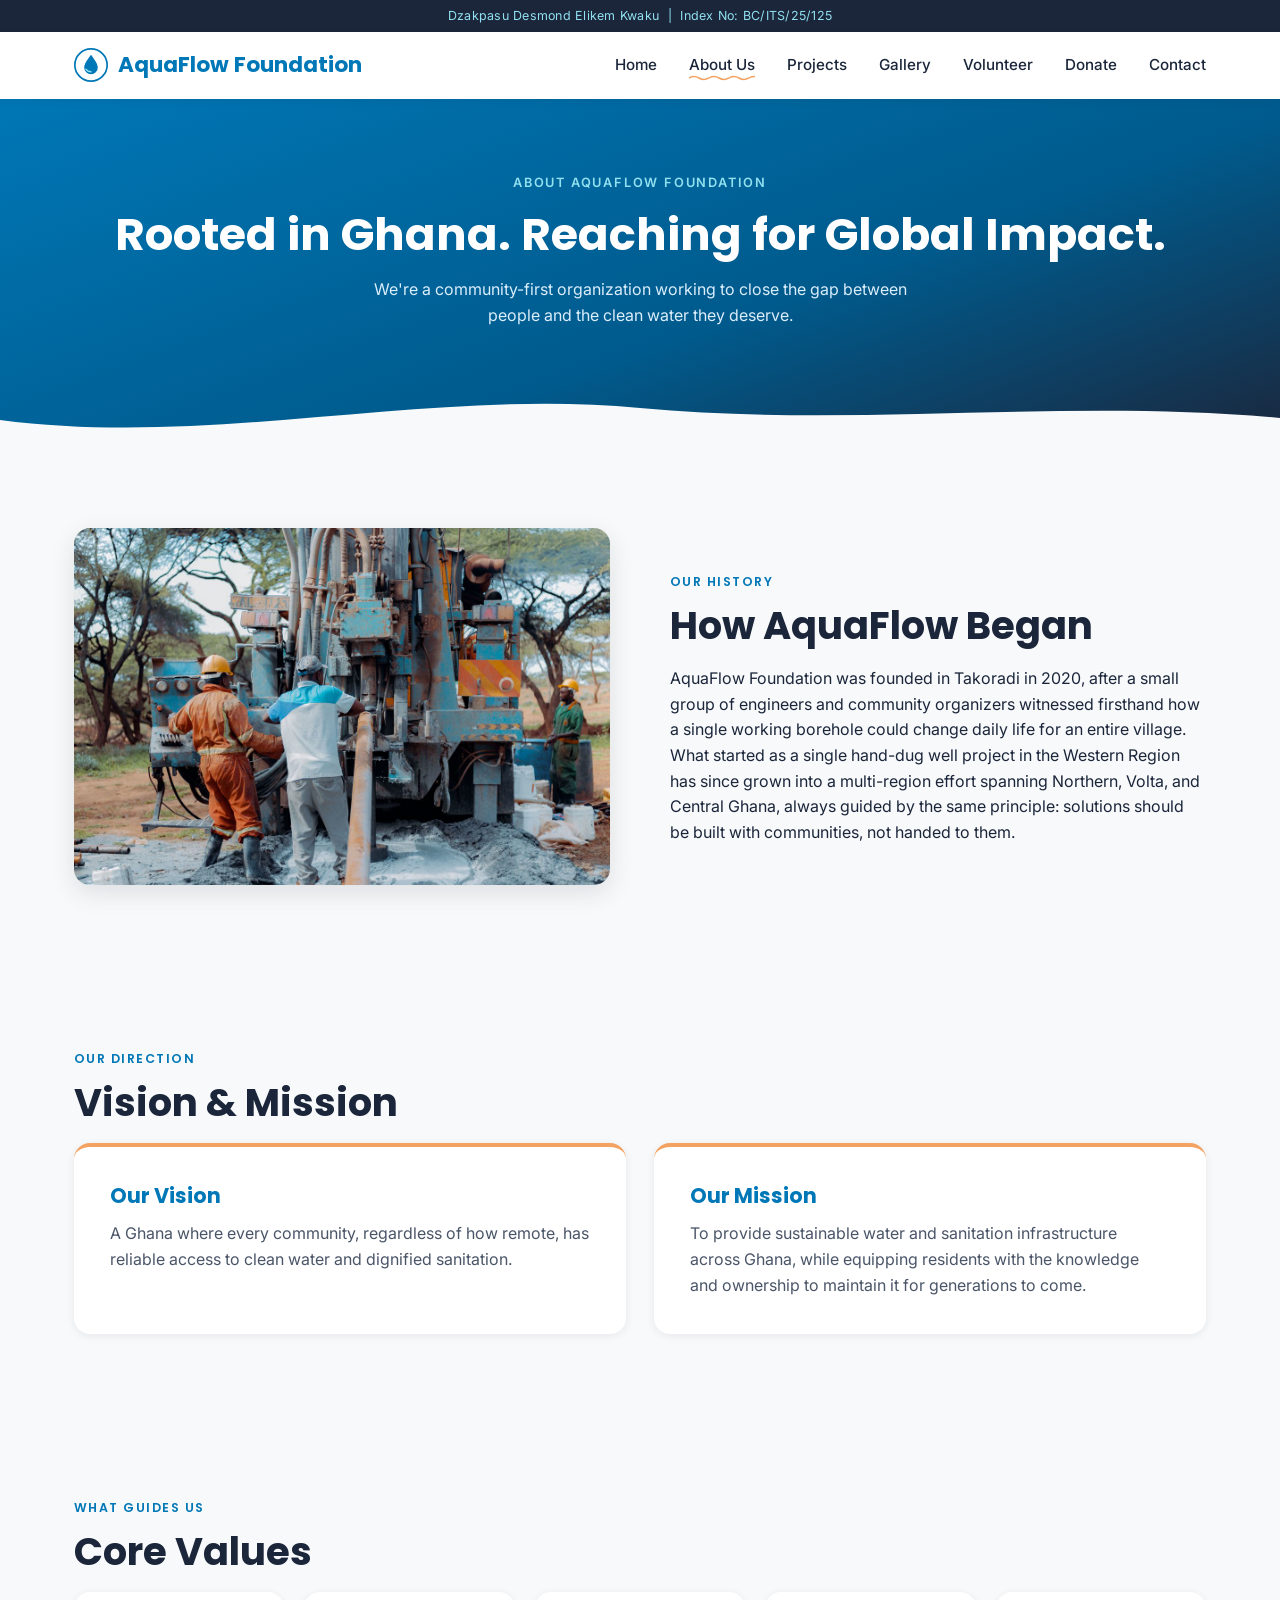
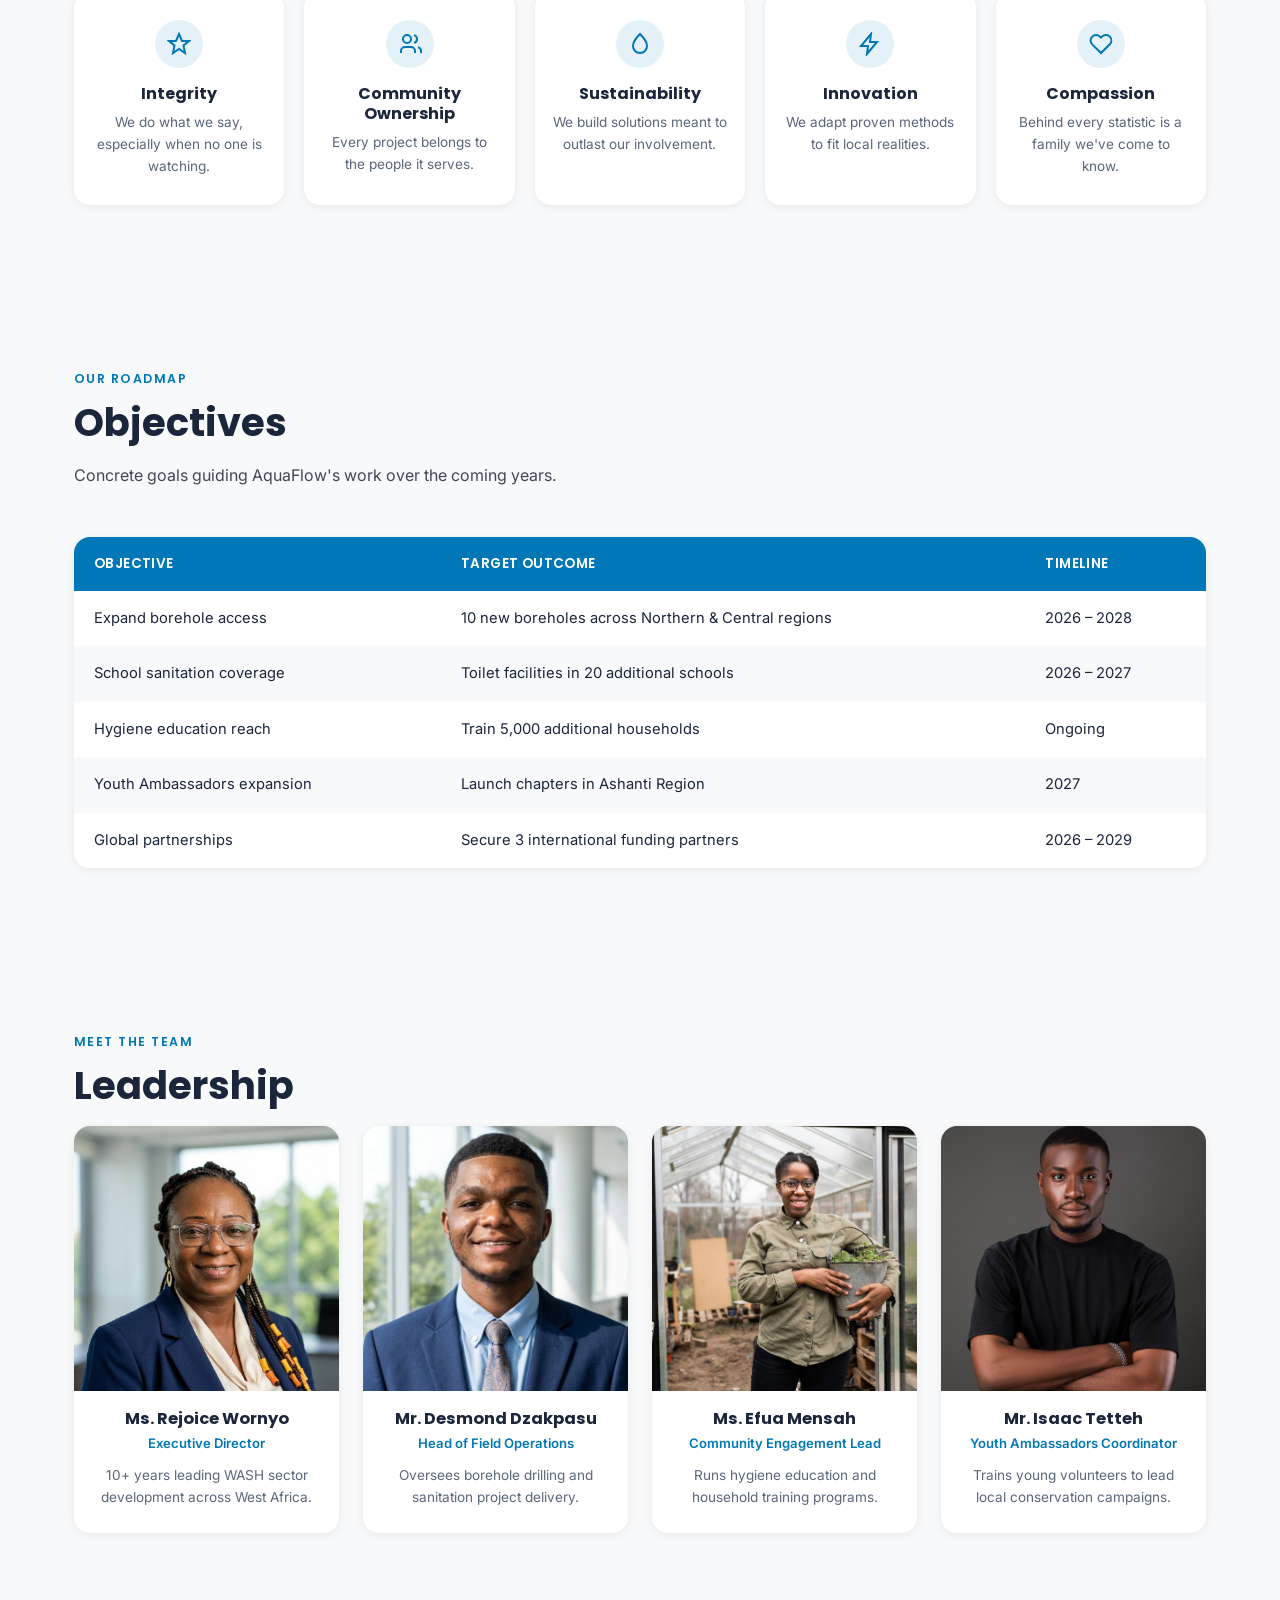
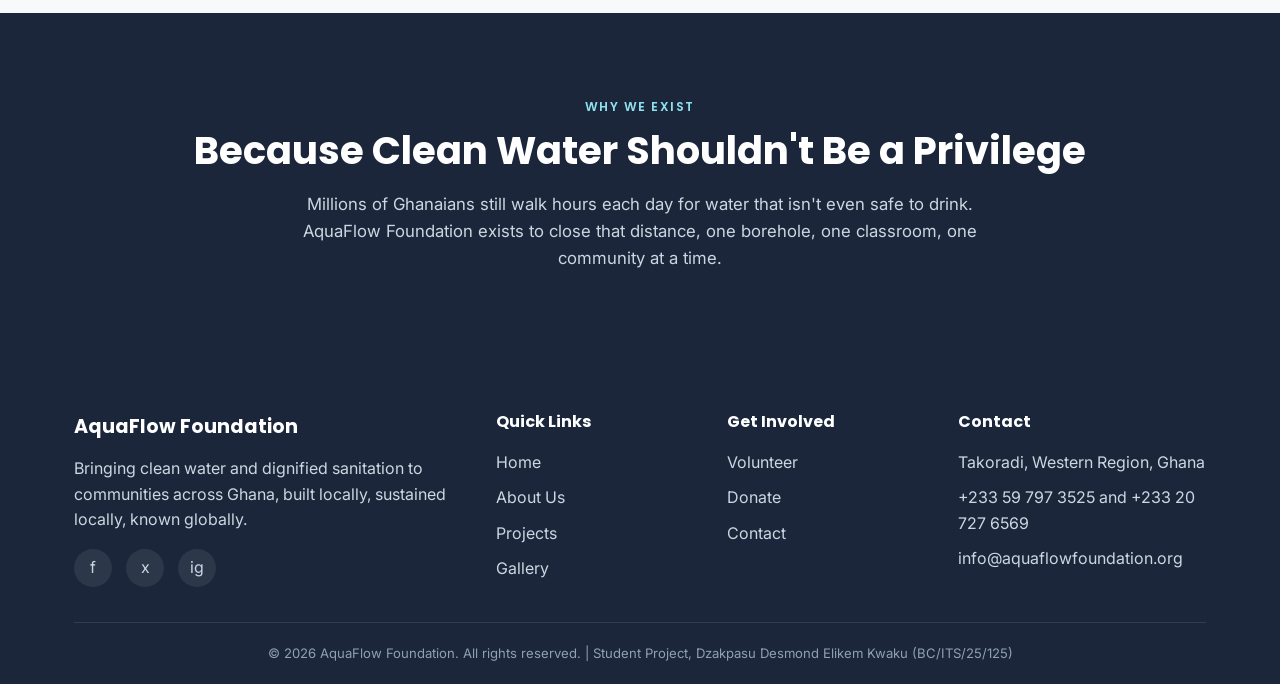
==== commit f21dd888: "Add files via upload" ====
--- a/about.html
+++ b/about.html
@@ -1,13 +1,17 @@
 <!DOCTYPE html>
 <html lang="en">
+
 <head>
   <meta charset="UTF-8">
   <meta name="viewport" content="width=device-width, initial-scale=1.0">
   <title>About Us — AquaFlow Foundation</title>
   <link rel="preconnect" href="https://fonts.googleapis.com">
-  <link href="https://fonts.googleapis.com/css2?family=Poppins:wght@500;600;700&family=Inter:wght@400;500;600&display=swap" rel="stylesheet">
+  <link
+    href="https://fonts.googleapis.com/css2?family=Poppins:wght@500;600;700&family=Inter:wght@400;500;600&display=swap"
+    rel="stylesheet">
   <link rel="stylesheet" href="style.css">
 </head>
+
 <body>
 
   <!-- Credential Bar (required for submission) -->
@@ -20,9 +24,9 @@
     <div class="nav-wrap">
       <a href="index.html" class="logo">
         <svg class="logo-mark" viewBox="0 0 40 40" fill="none" xmlns="http://www.w3.org/2000/svg" aria-hidden="true">
-          <circle cx="20" cy="20" r="19" stroke="#0077B6" stroke-width="2"/>
-          <path d="M20 8c-5 7-8 11-8 15a8 8 0 0016 0c0-4-3-8-8-15z" fill="#0077B6"/>
-          <path d="M14 25c1.5 2 3.5 3 6 3" stroke="#90E0EF" stroke-width="1.6" stroke-linecap="round"/>
+          <circle cx="20" cy="20" r="19" stroke="#0077B6" stroke-width="2" />
+          <path d="M20 8c-5 7-8 11-8 15a8 8 0 0016 0c0-4-3-8-8-15z" fill="#0077B6" />
+          <path d="M14 25c1.5 2 3.5 3 6 3" stroke="#90E0EF" stroke-width="1.6" stroke-linecap="round" />
         </svg>
         <span class="logo-text">AquaFlow Foundation</span>
       </a>
@@ -48,196 +52,219 @@
 
   <!-- ============ PAGE HERO ============ -->
   <main>
-  <section class="page-hero">
-    <div class="container">
-      <span class="page-hero-eyebrow">About AquaFlow Foundation</span>
-      <h1>Rooted in Ghana. Reaching for Global Impact.</h1>
-      <p>We're a community-first organization working to close the gap between people and the clean water they deserve.</p>
-    </div>
-    <div class="wave-divider">
-      <svg viewBox="0 0 1440 60" preserveAspectRatio="none" aria-hidden="true">
-        <path d="M0,32 C240,60 480,0 720,20 C960,40 1200,10 1440,30 L1440,60 L0,60 Z" fill="#F8F9FA"/>
-      </svg>
-    </div>
-  </section>
-
-  <!-- ============ HISTORY ============ -->
-  <section class="split-section">
-    <div class="container">
-      <div class="split-image">
-        <img src="images/about-history.jpg" alt="AquaFlow Foundation's early field work in a rural Ghanaian community">
-      </div>
-      <div class="split-copy">
-        <span class="section-eyebrow">Our History</span>
-        <h2 class="section-heading">How AquaFlow Began</h2>
-        <p>AquaFlow Foundation was founded in Kumasi in 2020, after a small group of engineers and community organizers witnessed firsthand how a single working borehole could change daily life for an entire village. What started as a single hand-dug well project in the Ashanti Region has since grown into a multi-region effort spanning Northern, Volta, and Central Ghana — always guided by the same principle: solutions should be built with communities, not handed to them.</p>
-      </div>
-    </div>
-  </section>
-
-  <!-- ============ VISION & MISSION ============ -->
-  <section class="vm-section">
-    <div class="container">
-      <span class="section-eyebrow">Our Direction</span>
-      <h2 class="section-heading">Vision &amp; Mission</h2>
-      <div class="vm-grid">
-        <div class="card vm-card">
-          <h3>Our Vision</h3>
-          <p>A Ghana where every community — regardless of how remote — has reliable access to clean water and dignified sanitation.</p>
-        </div>
-        <div class="card vm-card">
-          <h3>Our Mission</h3>
-          <p>To provide sustainable water and sanitation infrastructure across Ghana, while equipping residents with the knowledge and ownership to maintain it for generations to come.</p>
-        </div>
-      </div>
-    </div>
-  </section>
-
-  <!-- ============ CORE VALUES ============ -->
-  <section class="values-section">
-    <div class="container">
-      <span class="section-eyebrow">What Guides Us</span>
-      <h2 class="section-heading">Core Values</h2>
-
-      <div class="values-grid">
-        <div class="card value-card">
-          <div class="value-icon">
-            <svg viewBox="0 0 24 24" fill="none" stroke="#0077B6" stroke-width="2"><path d="M12 2l3 7h7l-5.5 4.5L18 21l-6-4-6 4 1.5-7.5L2 9h7z"/></svg>
-          </div>
-          <h4>Integrity</h4>
-          <p>We do what we say, especially when no one is watching.</p>
-        </div>
-        <div class="card value-card">
-          <div class="value-icon">
-            <svg viewBox="0 0 24 24" fill="none" stroke="#0077B6" stroke-width="2"><path d="M17 21v-2a4 4 0 00-4-4H7a4 4 0 00-4 4v2"/><circle cx="9" cy="7" r="4"/><path d="M23 21v-2a4 4 0 00-3-3.87"/><path d="M16 3.13a4 4 0 010 7.75"/></svg>
-          </div>
-          <h4>Community Ownership</h4>
-          <p>Every project belongs to the people it serves.</p>
-        </div>
-        <div class="card value-card">
-          <div class="value-icon">
-            <svg viewBox="0 0 24 24" fill="none" stroke="#0077B6" stroke-width="2"><path d="M12 2C8 6 5 10 5 14a7 7 0 0014 0c0-4-3-8-7-12z"/></svg>
-          </div>
-          <h4>Sustainability</h4>
-          <p>We build solutions meant to outlast our involvement.</p>
-        </div>
-        <div class="card value-card">
-          <div class="value-icon">
-            <svg viewBox="0 0 24 24" fill="none" stroke="#0077B6" stroke-width="2"><path d="M13 2L3 14h7l-1 8 10-12h-7l1-8z"/></svg>
-          </div>
-          <h4>Innovation</h4>
-          <p>We adapt proven methods to fit local realities.</p>
-        </div>
-        <div class="card value-card">
-          <div class="value-icon">
-            <svg viewBox="0 0 24 24" fill="none" stroke="#0077B6" stroke-width="2"><path d="M20.8 4.6a5.5 5.5 0 00-7.8 0L12 5.6l-1-1a5.5 5.5 0 10-7.8 7.8l1 1L12 21l7.8-7.8 1-1a5.5 5.5 0 000-7.6z"/></svg>
-          </div>
-          <h4>Compassion</h4>
-          <p>Behind every statistic is a family we've come to know.</p>
-        </div>
-      </div>
-    </div>
-  </section>
-
-  <!-- ============ OBJECTIVES (TABLE) ============ -->
-  <section class="objectives-section">
-    <div class="container">
-      <span class="section-eyebrow">Our Roadmap</span>
-      <h2 class="section-heading">Objectives</h2>
-      <p class="section-intro">Concrete goals guiding AquaFlow's work over the coming years.</p>
-
-      <div class="objectives-table-wrap">
-        <table class="objectives-table">
-          <thead>
-            <tr>
-              <th>Objective</th>
-              <th>Target Outcome</th>
-              <th>Timeline</th>
-            </tr>
-          </thead>
-          <tbody>
-            <tr>
-              <td>Expand borehole access</td>
-              <td>10 new boreholes across Northern &amp; Central regions</td>
-              <td>2026 – 2028</td>
-            </tr>
-            <tr>
-              <td>School sanitation coverage</td>
-              <td>Toilet facilities in 20 additional schools</td>
-              <td>2026 – 2027</td>
-            </tr>
-            <tr>
-              <td>Hygiene education reach</td>
-              <td>Train 5,000 additional households</td>
-              <td>Ongoing</td>
-            </tr>
-            <tr>
-              <td>Youth Ambassadors expansion</td>
-              <td>Launch chapters in Ashanti Region</td>
-              <td>2027</td>
-            </tr>
-            <tr>
-              <td>Global partnerships</td>
-              <td>Secure 3 international funding partners</td>
-              <td>2026 – 2029</td>
-            </tr>
-          </tbody>
-        </table>
-      </div>
-    </div>
-  </section>
-
-  <!-- ============ LEADERSHIP / TEAM ============ -->
-  <section class="team-section">
-    <div class="container">
-      <span class="section-eyebrow">Meet the Team</span>
-      <h2 class="section-heading">Leadership</h2>
-
-      <div class="team-grid">
-        <div class="card team-card">
-          <div class="team-photo">
-            <img src="images/team/ama-boateng.jpg" alt="Ama Boateng, Executive Director">
-          </div>
-          <h4>Ama Boateng</h4>
-          <span class="team-role">Executive Director</span>
-          <p class="team-bio">10+ years leading WASH sector development across West Africa.</p>
-        </div>
-        <div class="card team-card">
-          <div class="team-photo">
-            <img src="images/team/kwame-owusu.jpg" alt="Kwame Owusu, Head of Field Operations">
-          </div>
-          <h4>Kwame Owusu</h4>
-          <span class="team-role">Head of Field Operations</span>
-          <p class="team-bio">Oversees borehole drilling and sanitation project delivery.</p>
-        </div>
-        <div class="card team-card">
-          <div class="team-photo">
-            <img src="images/team/efua-mensah.jpg" alt="Efua Mensah, Community Engagement Lead">
-          </div>
-          <h4>Efua Mensah</h4>
-          <span class="team-role">Community Engagement Lead</span>
-          <p class="team-bio">Runs hygiene education and household training programs.</p>
-        </div>
-        <div class="card team-card">
-          <div class="team-photo">
-            <img src="images/team/isaac-tetteh.jpg" alt="Isaac Tetteh, Youth Ambassadors Coordinator">
-          </div>
-          <h4>Isaac Tetteh</h4>
-          <span class="team-role">Youth Ambassadors Coordinator</span>
-          <p class="team-bio">Trains young volunteers to lead local conservation campaigns.</p>
-        </div>
-      </div>
-    </div>
-  </section>
-
-  <!-- ============ WHY WE EXIST ============ -->
-  <section class="why-section">
-    <div class="container">
-      <span class="section-eyebrow" style="color: var(--color-secondary);">Why We Exist</span>
-      <h2 class="section-heading">Because Clean Water Shouldn't Be a Privilege</h2>
-      <p>Millions of Ghanaians still walk hours each day for water that isn't even safe to drink. AquaFlow Foundation exists to close that distance — one borehole, one classroom, one community at a time.</p>
-    </div>
-  </section>
+    <section class="page-hero">
+      <div class="container">
+        <span class="page-hero-eyebrow">About AquaFlow Foundation</span>
+        <h1>Rooted in Ghana. Reaching for Global Impact.</h1>
+        <p>We're a community-first organization working to close the gap between people and the clean water they
+          deserve.</p>
+      </div>
+      <div class="wave-divider">
+        <svg viewBox="0 0 1440 60" preserveAspectRatio="none" aria-hidden="true">
+          <path d="M0,32 C240,60 480,0 720,20 C960,40 1200,10 1440,30 L1440,60 L0,60 Z" fill="#F8F9FA" />
+        </svg>
+      </div>
+    </section>
+
+    <!-- ============ HISTORY ============ -->
+    <section class="split-section">
+      <div class="container">
+        <div class="split-image">
+          <img src="images/about-history.jpg"
+            alt="AquaFlow Foundation's early field work in a rural Ghanaian community">
+        </div>
+        <div class="split-copy">
+          <span class="section-eyebrow">Our History</span>
+          <h2 class="section-heading">How AquaFlow Began</h2>
+          <p>AquaFlow Foundation was founded in Takoradi in 2020, after a small group of engineers and community
+            organizers witnessed firsthand how a single working borehole could change daily life for an entire village.
+            What started as a single hand-dug well project in the Western Region has since grown into a multi-region
+            effort spanning Northern, Volta, and Central Ghana, always guided by the same principle: solutions should
+            be built with communities, not handed to them.</p>
+        </div>
+      </div>
+    </section>
+
+    <!-- ============ VISION & MISSION ============ -->
+    <section class="vm-section">
+      <div class="container">
+        <span class="section-eyebrow">Our Direction</span>
+        <h2 class="section-heading">Vision &amp; Mission</h2>
+        <div class="vm-grid">
+          <div class="card vm-card">
+            <h3>Our Vision</h3>
+            <p>A Ghana where every community, regardless of how remote, has reliable access to clean water and
+              dignified sanitation.</p>
+          </div>
+          <div class="card vm-card">
+            <h3>Our Mission</h3>
+            <p>To provide sustainable water and sanitation infrastructure across Ghana, while equipping residents with
+              the knowledge and ownership to maintain it for generations to come.</p>
+          </div>
+        </div>
+      </div>
+    </section>
+
+    <!-- ============ CORE VALUES ============ -->
+    <section class="values-section">
+      <div class="container">
+        <span class="section-eyebrow">What Guides Us</span>
+        <h2 class="section-heading">Core Values</h2>
+
+        <div class="values-grid">
+          <div class="card value-card">
+            <div class="value-icon">
+              <svg viewBox="0 0 24 24" fill="none" stroke="#0077B6" stroke-width="2">
+                <path d="M12 2l3 7h7l-5.5 4.5L18 21l-6-4-6 4 1.5-7.5L2 9h7z" />
+              </svg>
+            </div>
+            <h4>Integrity</h4>
+            <p>We do what we say, especially when no one is watching.</p>
+          </div>
+          <div class="card value-card">
+            <div class="value-icon">
+              <svg viewBox="0 0 24 24" fill="none" stroke="#0077B6" stroke-width="2">
+                <path d="M17 21v-2a4 4 0 00-4-4H7a4 4 0 00-4 4v2" />
+                <circle cx="9" cy="7" r="4" />
+                <path d="M23 21v-2a4 4 0 00-3-3.87" />
+                <path d="M16 3.13a4 4 0 010 7.75" />
+              </svg>
+            </div>
+            <h4>Community Ownership</h4>
+            <p>Every project belongs to the people it serves.</p>
+          </div>
+          <div class="card value-card">
+            <div class="value-icon">
+              <svg viewBox="0 0 24 24" fill="none" stroke="#0077B6" stroke-width="2">
+                <path d="M12 2C8 6 5 10 5 14a7 7 0 0014 0c0-4-3-8-7-12z" />
+              </svg>
+            </div>
+            <h4>Sustainability</h4>
+            <p>We build solutions meant to outlast our involvement.</p>
+          </div>
+          <div class="card value-card">
+            <div class="value-icon">
+              <svg viewBox="0 0 24 24" fill="none" stroke="#0077B6" stroke-width="2">
+                <path d="M13 2L3 14h7l-1 8 10-12h-7l1-8z" />
+              </svg>
+            </div>
+            <h4>Innovation</h4>
+            <p>We adapt proven methods to fit local realities.</p>
+          </div>
+          <div class="card value-card">
+            <div class="value-icon">
+              <svg viewBox="0 0 24 24" fill="none" stroke="#0077B6" stroke-width="2">
+                <path
+                  d="M20.8 4.6a5.5 5.5 0 00-7.8 0L12 5.6l-1-1a5.5 5.5 0 10-7.8 7.8l1 1L12 21l7.8-7.8 1-1a5.5 5.5 0 000-7.6z" />
+              </svg>
+            </div>
+            <h4>Compassion</h4>
+            <p>Behind every statistic is a family we've come to know.</p>
+          </div>
+        </div>
+      </div>
+    </section>
+
+    <!-- ============ OBJECTIVES (TABLE) ============ -->
+    <section class="objectives-section">
+      <div class="container">
+        <span class="section-eyebrow">Our Roadmap</span>
+        <h2 class="section-heading">Objectives</h2>
+        <p class="section-intro">Concrete goals guiding AquaFlow's work over the coming years.</p>
+
+        <div class="objectives-table-wrap">
+          <table class="objectives-table">
+            <thead>
+              <tr>
+                <th>Objective</th>
+                <th>Target Outcome</th>
+                <th>Timeline</th>
+              </tr>
+            </thead>
+            <tbody>
+              <tr>
+                <td>Expand borehole access</td>
+                <td>10 new boreholes across Northern &amp; Central regions</td>
+                <td>2026 – 2028</td>
+              </tr>
+              <tr>
+                <td>School sanitation coverage</td>
+                <td>Toilet facilities in 20 additional schools</td>
+                <td>2026 – 2027</td>
+              </tr>
+              <tr>
+                <td>Hygiene education reach</td>
+                <td>Train 5,000 additional households</td>
+                <td>Ongoing</td>
+              </tr>
+              <tr>
+                <td>Youth Ambassadors expansion</td>
+                <td>Launch chapters in Ashanti Region</td>
+                <td>2027</td>
+              </tr>
+              <tr>
+                <td>Global partnerships</td>
+                <td>Secure 3 international funding partners</td>
+                <td>2026 – 2029</td>
+              </tr>
+            </tbody>
+          </table>
+        </div>
+      </div>
+    </section>
+
+    <!-- ============ LEADERSHIP / TEAM ============ -->
+    <section class="team-section">
+      <div class="container">
+        <span class="section-eyebrow">Meet the Team</span>
+        <h2 class="section-heading">Leadership</h2>
+
+        <div class="team-grid">
+          <div class="card team-card">
+            <div class="team-photo">
+              <img src="images/team/rejoice-ama.jpg" alt="Rejoice Ama, Executive Director">
+            </div>
+            <h4>Ms. Rejoice Wornyo</h4>
+            <span class="team-role">Executive Director</span>
+            <p class="team-bio">10+ years leading WASH sector development across West Africa.</p>
+          </div>
+          <div class="card team-card">
+            <div class="team-photo">
+              <img src="images/team/desmond-dzakpasu.jpg" alt="Desmond Dzakpasu, Head of Field Operations">
+            </div>
+            <h4>Mr. Desmond Dzakpasu</h4>
+            <span class="team-role">Head of Field Operations</span>
+            <p class="team-bio">Oversees borehole drilling and sanitation project delivery.</p>
+          </div>
+          <div class="card team-card">
+            <div class="team-photo">
+              <img src="images/team/efua-mensah.jpg" alt="Efua Mensah, Community Engagement Lead">
+            </div>
+            <h4>Ms. Efua Mensah</h4>
+            <span class="team-role">Community Engagement Lead</span>
+            <p class="team-bio">Runs hygiene education and household training programs.</p>
+          </div>
+          <div class="card team-card">
+            <div class="team-photo">
+              <img src="images/team/isaac-tetteh.jpg" alt="Isaac Tetteh, Youth Ambassadors Coordinator">
+            </div>
+            <h4>Mr. Isaac Tetteh</h4>
+            <span class="team-role">Youth Ambassadors Coordinator</span>
+            <p class="team-bio">Trains young volunteers to lead local conservation campaigns.</p>
+          </div>
+        </div>
+      </div>
+    </section>
+
+    <!-- ============ WHY WE EXIST ============ -->
+    <section class="why-section">
+      <div class="container">
+        <span class="section-eyebrow" style="color: var(--color-secondary);">Why We Exist</span>
+        <h2 class="section-heading">Because Clean Water Shouldn't Be a Privilege</h2>
+        <p>Millions of Ghanaians still walk hours each day for water that isn't even safe to drink. AquaFlow Foundation
+          exists to close that distance, one borehole, one classroom, one community at a time.</p>
+      </div>
+    </section>
 
   </main>
 
@@ -247,7 +274,8 @@
       <div class="footer-grid">
         <div class="footer-col">
           <div class="footer-brand">AquaFlow Foundation</div>
-          <p>Bringing clean water and dignified sanitation to communities across Ghana — built locally, sustained locally, known globally.</p>
+          <p>Bringing clean water and dignified sanitation to communities across Ghana, built locally, sustained
+            locally, known globally.</p>
           <div class="social-links">
             <a href="#" aria-label="Facebook">f</a>
             <a href="#" aria-label="Twitter/X">x</a>
@@ -277,18 +305,21 @@
         <div class="footer-col">
           <h4>Contact</h4>
           <ul>
-            <li>Kumasi, Ashanti Region, Ghana</li>
-            <li>+233 24 000 0000</li>
-            <li>info@aquaflowfoundation.org</li>
+            <li>Takoradi, Western Region, Ghana</li>
+            <li><a href="tel:+233597973525">+233 59 797 3525</a> and <a href="tel:+233207276569">+233 20 727 6569</a>
+            </li>
+            <li><a href="mailto:info@aquaflowfoundation.org">info@aquaflowfoundation.org</a></li>
           </ul>
         </div>
       </div>
 
       <div class="footer-bottom">
-        &copy; 2026 AquaFlow Foundation. All rights reserved. | Student Project — Dzakpasu Desmond Elikem Kwaku (BC/ITS/25/125)
+        &copy; 2026 AquaFlow Foundation. All rights reserved. | Student Project, Dzakpasu Desmond Elikem Kwaku
+        (BC/ITS/25/125)
       </div>
     </div>
   </footer>
 
 </body>
+
 </html>
--- a/style.css
+++ b/style.css
@@ -5,11 +5,16 @@
 
 /* ---------- Design Tokens ---------- */
 :root {
-  --color-primary: #0077B6;      /* deep aqua blue */
-  --color-secondary: #90E0EF;    /* sky blue */
-  --color-accent: #F4A261;       /* sandy gold */
-  --color-dark: #1B263B;         /* slate */
-  --color-light: #F8F9FA;        /* off-white */
+  --color-primary: #0077B6;
+  /* deep aqua blue */
+  --color-secondary: #90E0EF;
+  /* sky blue */
+  --color-accent: #F4A261;
+  /* sandy gold */
+  --color-dark: #1B263B;
+  /* slate */
+  --color-light: #F8F9FA;
+  /* off-white */
   --color-white: #FFFFFF;
 
   --font-heading: 'Poppins', sans-serif;
@@ -62,7 +67,10 @@
   list-style: none;
 }
 
-h1, h2, h3, h4 {
+h1,
+h2,
+h3,
+h4 {
   font-family: var(--font-heading);
   color: var(--color-dark);
   line-height: 1.25;
@@ -205,15 +213,15 @@
 }
 
 /* Animate to an "X" when open */
-.nav-toggle-checkbox:checked ~ .nav-toggle span:nth-child(1) {
+.nav-toggle-checkbox:checked~.nav-toggle span:nth-child(1) {
   transform: translateY(7px) rotate(45deg);
 }
 
-.nav-toggle-checkbox:checked ~ .nav-toggle span:nth-child(2) {
+.nav-toggle-checkbox:checked~.nav-toggle span:nth-child(2) {
   opacity: 0;
 }
 
-.nav-toggle-checkbox:checked ~ .nav-toggle span:nth-child(3) {
+.nav-toggle-checkbox:checked~.nav-toggle span:nth-child(3) {
   transform: translateY(-7px) rotate(-45deg);
 }
 
@@ -408,7 +416,7 @@
   width: 38px;
   height: 38px;
   border-radius: 50%;
-  background: rgba(255,255,255,0.08);
+  background: rgba(255, 255, 255, 0.08);
   display: flex;
   align-items: center;
   justify-content: center;
@@ -420,7 +428,7 @@
 }
 
 .footer-bottom {
-  border-top: 1px solid rgba(255,255,255,0.1);
+  border-top: 1px solid rgba(255, 255, 255, 0.1);
   text-align: center;
   padding: 20px 0;
   font-size: 0.82rem;
@@ -481,7 +489,7 @@
     z-index: 99;
   }
 
-  .nav-toggle-checkbox:checked ~ .main-nav {
+  .nav-toggle-checkbox:checked~.main-nav {
     transform: translateY(0);
     opacity: 1;
   }
@@ -895,7 +903,7 @@
   direction: rtl;
 }
 
-.split-section.reverse .container > * {
+.split-section.reverse .container>* {
   direction: ltr;
 }
 
@@ -1136,7 +1144,7 @@
   font-size: 0.85rem;
   font-weight: 600;
   color: var(--color-white);
-  background: linear-gradient(to top, rgba(27,38,59,0.85), rgba(27,38,59,0));
+  background: linear-gradient(to top, rgba(27, 38, 59, 0.85), rgba(27, 38, 59, 0));
   opacity: 0;
   transform: translateY(8px);
   transition: opacity var(--transition-fast), transform var(--transition-fast);
@@ -1334,13 +1342,13 @@
   transition: background var(--transition-fast), border-color var(--transition-fast), color var(--transition-fast);
 }
 
-.amount-option input:checked + label {
+.amount-option input:checked+label {
   background: var(--color-primary);
   border-color: var(--color-primary);
   color: var(--color-white);
 }
 
-.amount-option input:focus-visible + label {
+.amount-option input:focus-visible+label {
   outline: 3px solid var(--color-accent);
   outline-offset: 2px;
 }
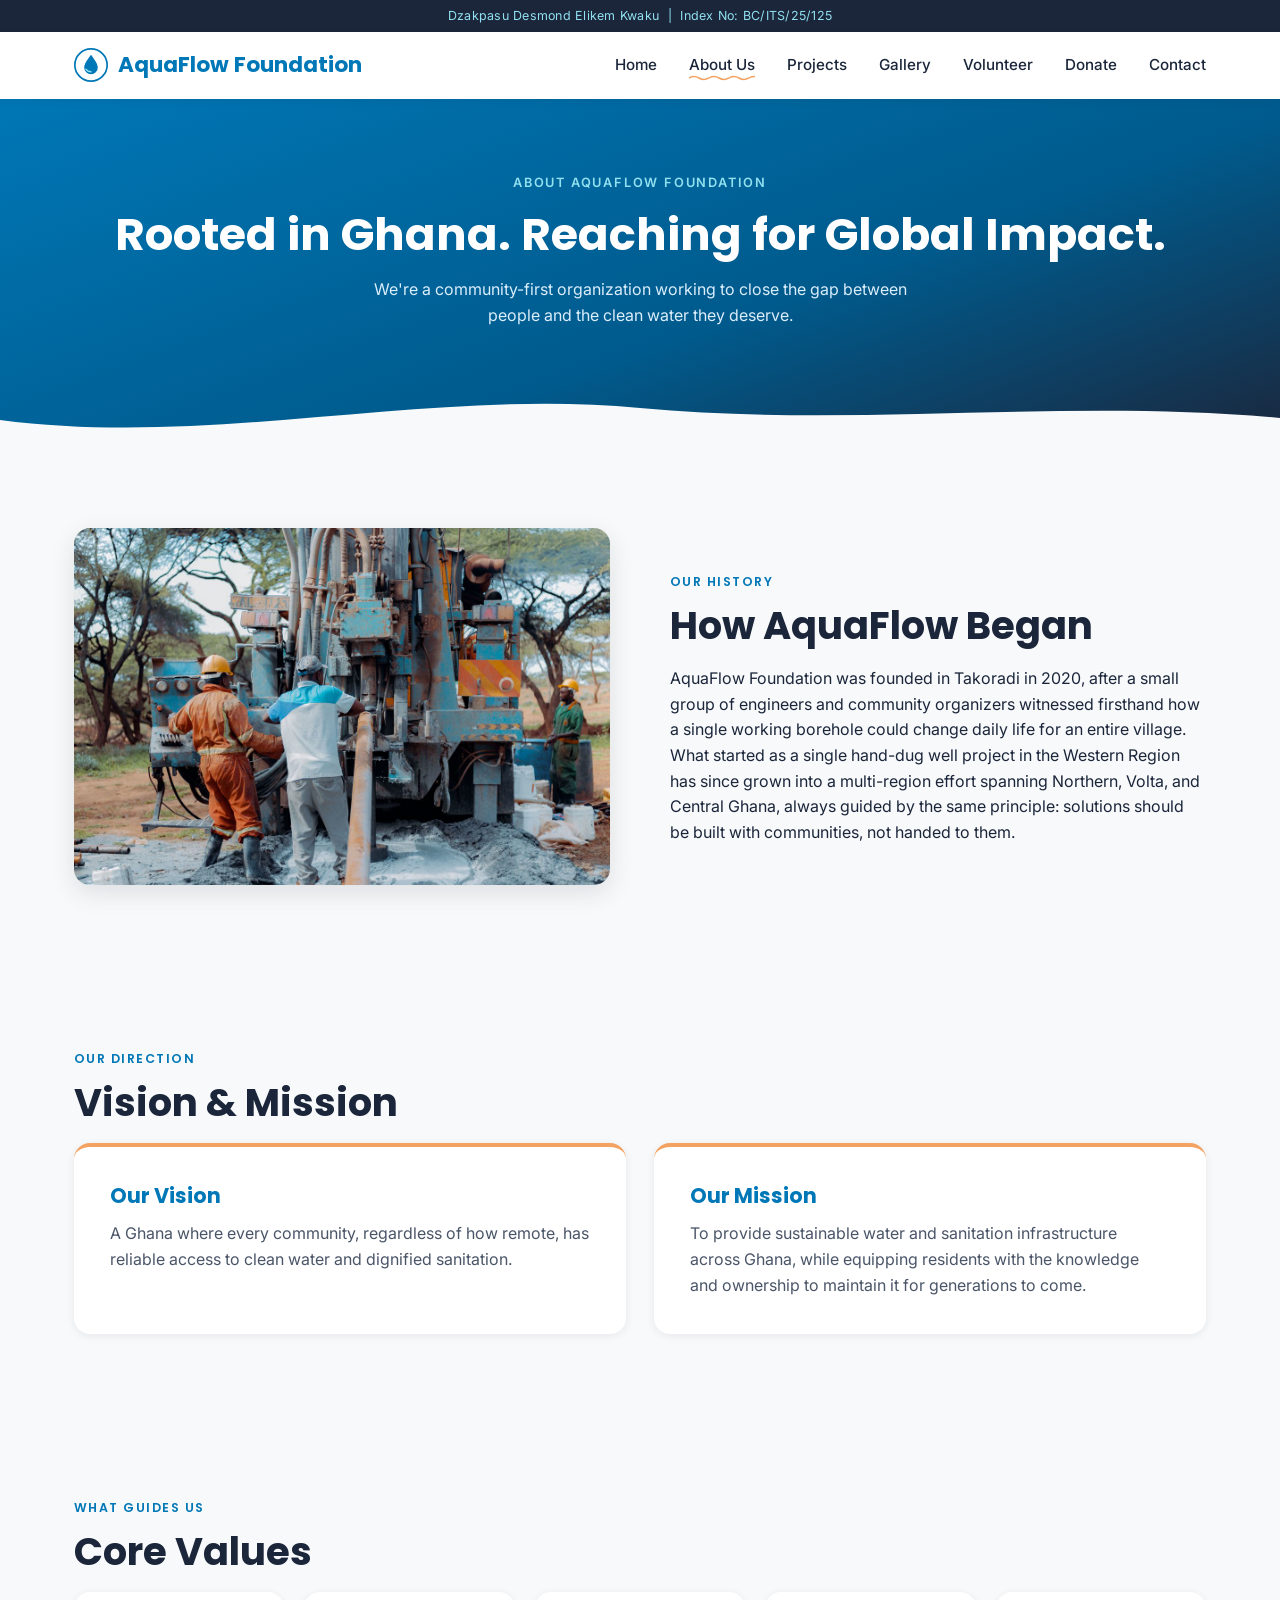
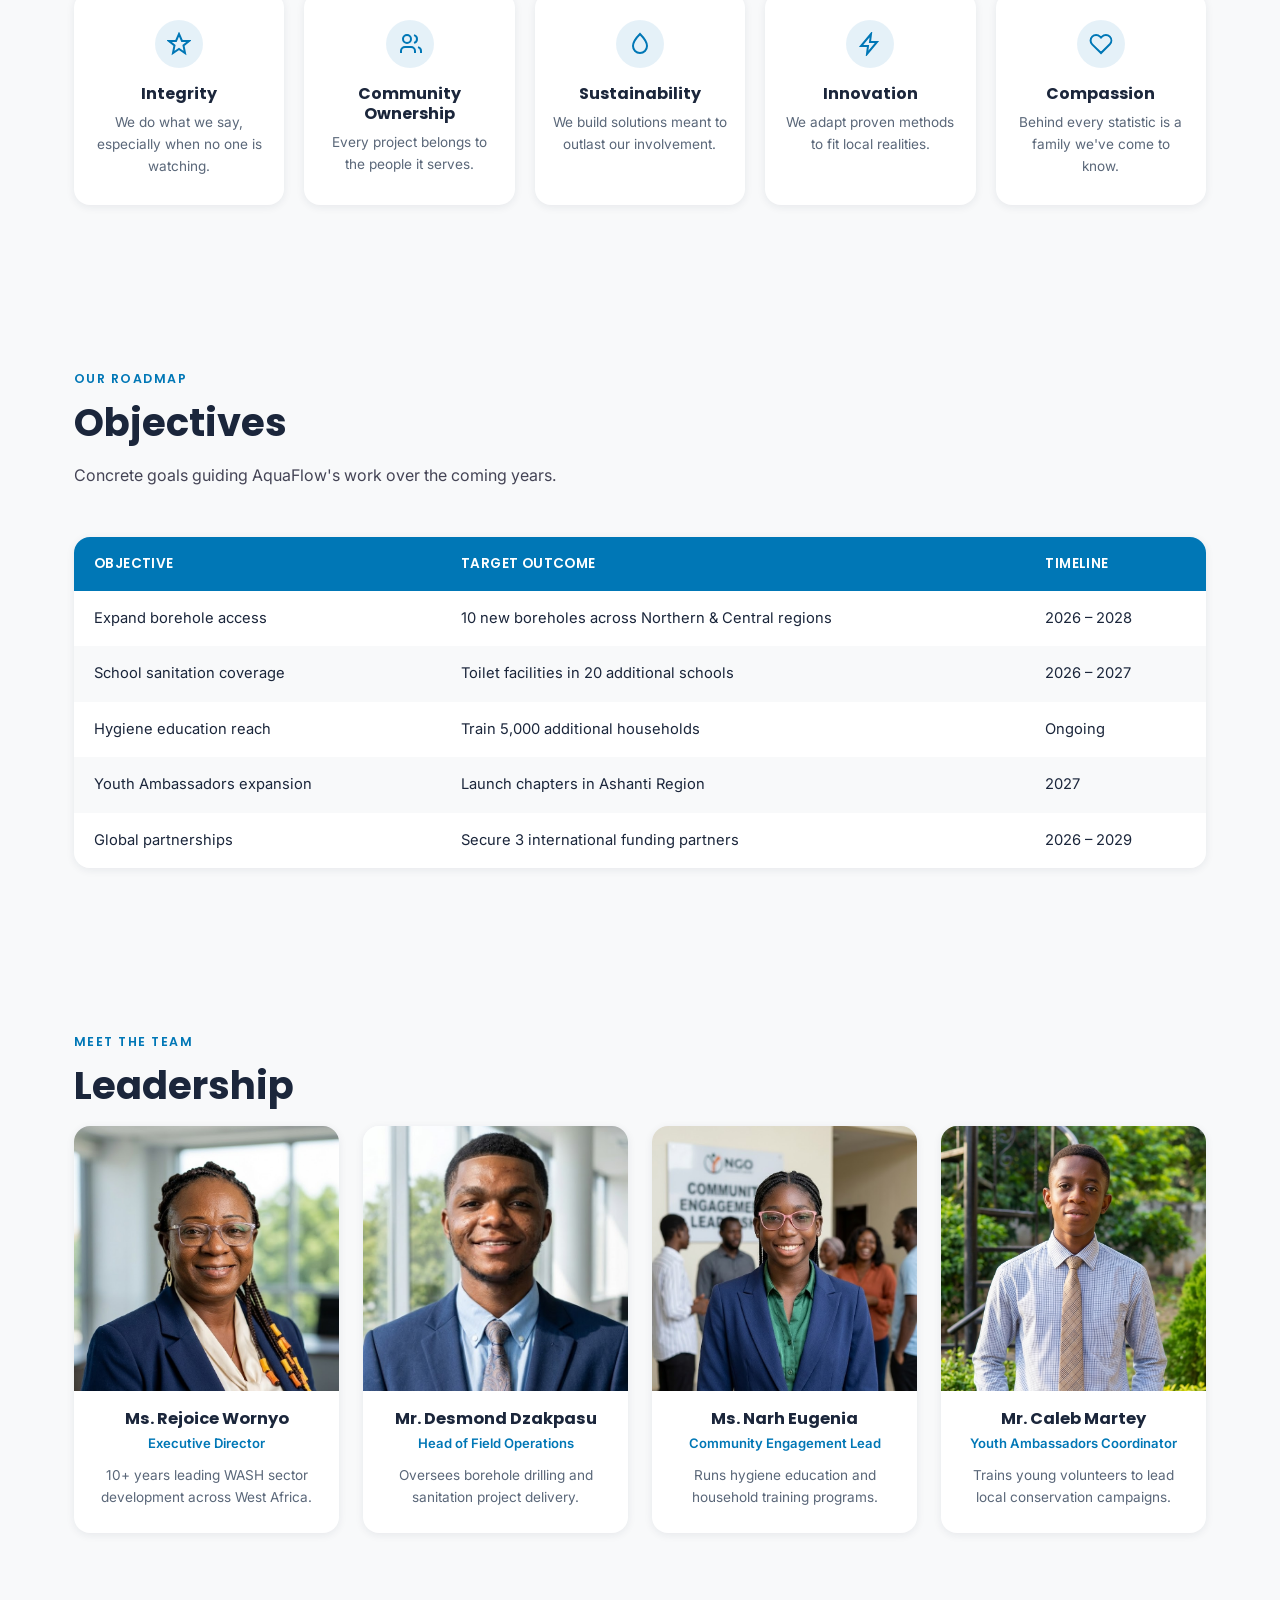
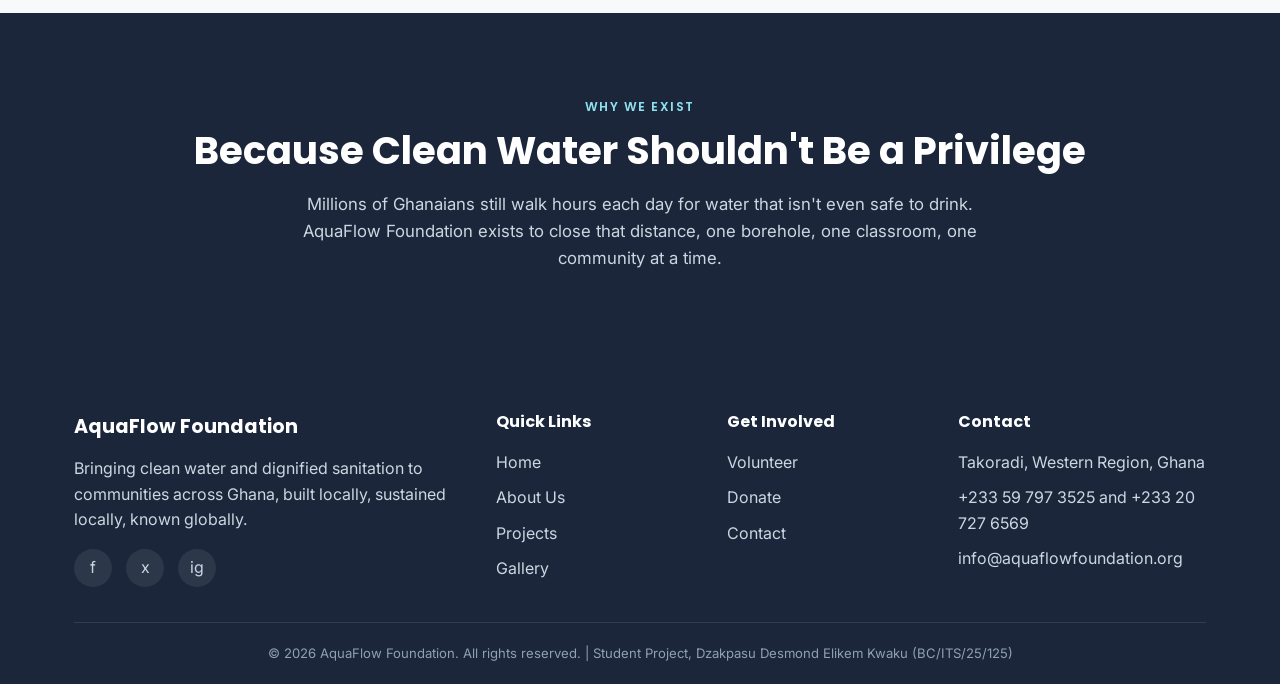
==== commit b74e12a8: "Add files via upload" ====
--- a/about.html
+++ b/about.html
@@ -238,17 +238,17 @@
           </div>
           <div class="card team-card">
             <div class="team-photo">
-              <img src="images/team/efua-mensah.jpg" alt="Efua Mensah, Community Engagement Lead">
-            </div>
-            <h4>Ms. Efua Mensah</h4>
+              <img src="images/team/narh-eugenia.jpg" alt="Narh Eugenia, Community Engagement Lead">
+            </div>
+            <h4>Ms. Narh Eugenia</h4>
             <span class="team-role">Community Engagement Lead</span>
             <p class="team-bio">Runs hygiene education and household training programs.</p>
           </div>
           <div class="card team-card">
             <div class="team-photo">
-              <img src="images/team/isaac-tetteh.jpg" alt="Isaac Tetteh, Youth Ambassadors Coordinator">
-            </div>
-            <h4>Mr. Isaac Tetteh</h4>
+              <img src="images/team/caleb-martey.png" alt="Caleb Martey, Youth Ambassadors Coordinator">
+            </div>
+            <h4>Mr. Caleb Martey</h4>
             <span class="team-role">Youth Ambassadors Coordinator</span>
             <p class="team-bio">Trains young volunteers to lead local conservation campaigns.</p>
           </div>
